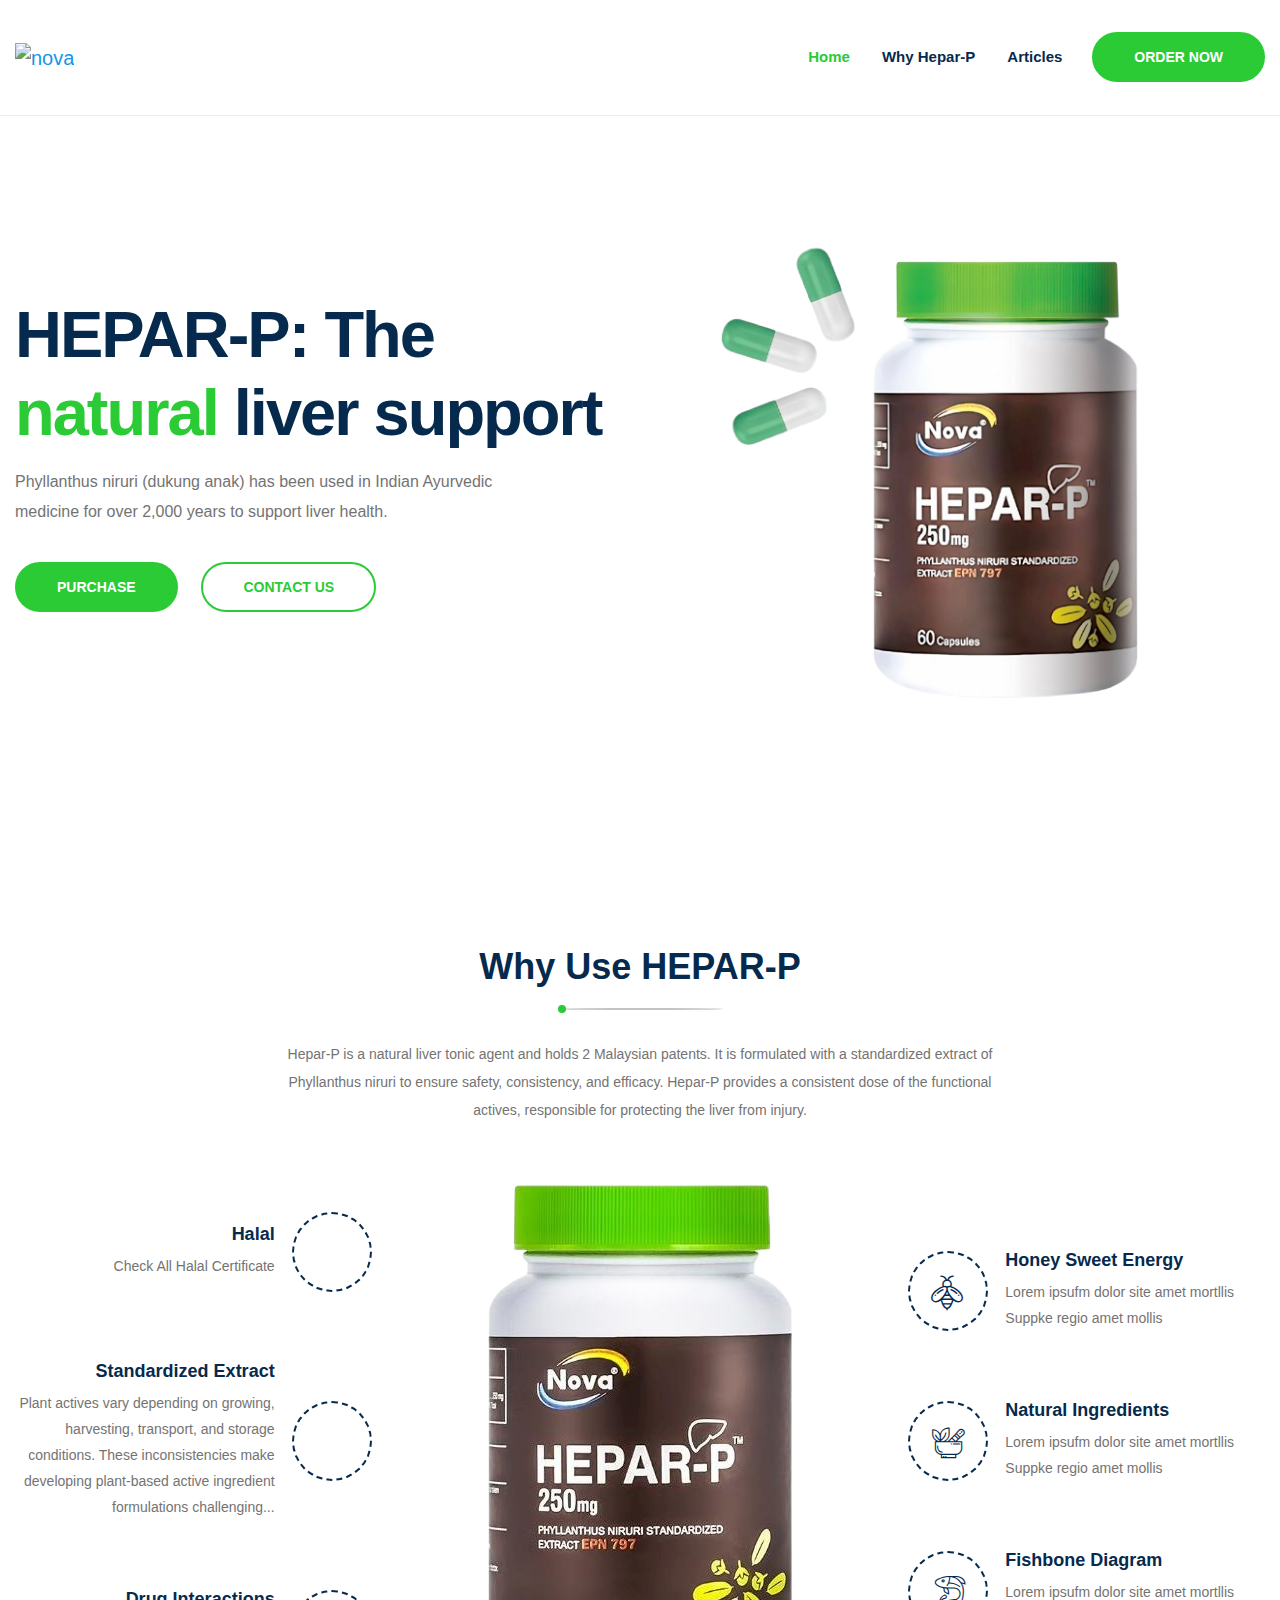
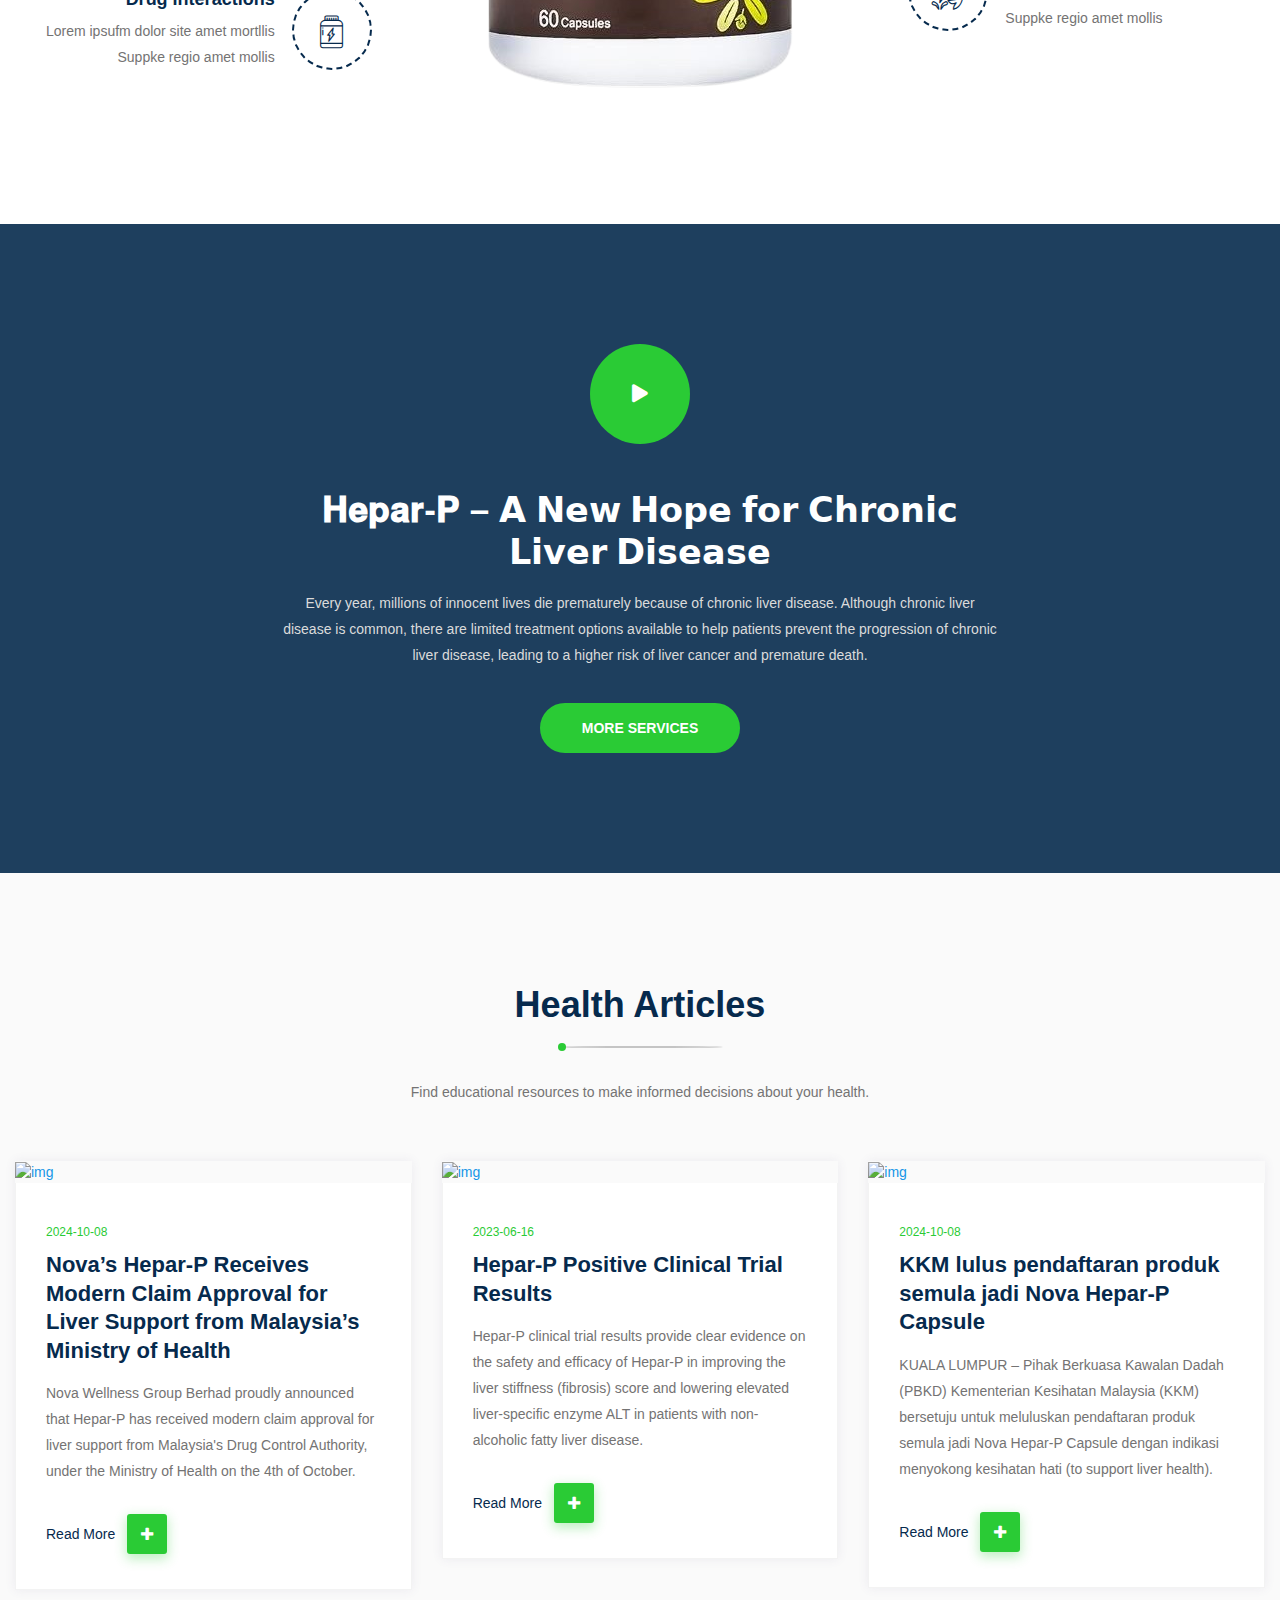
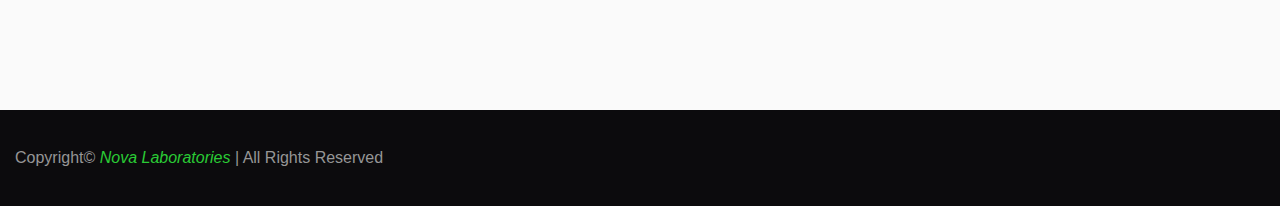
==== index.html @ 237d1b90 "0000" ====
<!DOCTYPE html>
<html>

<head>
    <title>HEPAR-P: The natural liver support - Nova</title>
    <meta http-equiv="Content-Type" content="text/html; charset=UTF-8">
    <meta http-equiv="x-ua-compatible" content="ie=edge">
    <meta name="description" content="HEPAR-P: The natural liver support - Nova">
    <meta name="viewport" content="width=device-width, initial-scale=1">
    <link rel="stylesheet" href="asst/css/bootstrap.min.css">
    <link rel="stylesheet" href="asst/css/animate.min.css">
    <link rel="stylesheet" href="asst/css/magnific-popup.css">
    <link rel="stylesheet" href="asst/css/fontawesome-all.min.css">
    <link rel="stylesheet" href="asst/css/slick.css">
    <link rel="stylesheet" href="asst/css/flaticon.css">
    <link rel="stylesheet" href="asst/css/aos.css">
    <link rel="stylesheet" href="asst/css/default.css">
    <link rel="stylesheet" href="asst/css/style2.css">
    <link rel="stylesheet" href="asst/css/responsive.css">
    
    <link rel="shortcut icon" type="image/x-icon" href="https://www.nova.my/images/nova_rounded_logo.png">
    <link rel="icon" type="image/png" sizes="16x16" href="https://www.nova.my/images/nova_rounded_logo.png">
</head>
<body>
        <!-- header-start -->
        <header>
            <div id="header-sticky" class="main-header">
                <div class="container">
                    <div class="row">
                        <div class="col-xl-12">
                            <div class="main-menu">
                                <nav class="navbar navbar-expand-lg">
                                    <a href="/" class="navbar-brand">
                                        <img src="https://www.nova.my/images/logo_nova.png" alt="nova">
                                    </a>
                                    <button class="navbar-toggler collapsed" type="button" data-toggle="collapse"
                                        data-target="#navbarNav" aria-expanded="false">
                                        <span class="navbar-icon"></span>
                                        <span class="navbar-icon"></span>
                                        <span class="navbar-icon"></span>
                                    </button>
                                    <div class="navbar-collapse collapse" id="navbarNav" style="">
                                        <ul class="navbar-nav ml-auto">
                                            <li class="nav-item active"><a class="nav-link"
                                                    href="index.html#home">Home</a>
                                            </li>
                                            <li class="nav-item"><a class="nav-link"
                                                    href="index.html#efficacy">Why Hepar-P</a>
                                            </li>
                                            <li class="nav-item"><a class="nav-link"
                                                    href="index.html#articles">articles</a>
                                            </li>
                                        </ul>
                                    </div>
                                   
                                    <div class="header-btn d-none d-xl-block">
                                        <a href="https://www.nova.my/products?keyword=heparp" class="btn">order
                                            now</a>
                                    </div>
                                </nav>
                            </div>
                        </div>
                    </div>
                </div>
            </div>
        </header>
        <!-- header-start-end -->

        <div class="main">
            <section id="home" class="slider-area slider-bg d-flex align-items-center">
                <div class="container">
                    <div class="slider-overflow">
                        <div class="row">
                            <div class="col-lg-6 order-0 order-lg-2">
                                <div class="slider-img text-center text-lg-right text-xl-center position-relative">
                                    <img src="asst/image/hepar.png"
                                        alt="img" class="wow fadeInRight" data-wow-delay="0.6s"
                                        style="visibility: visible; animation-delay: 0.6s; animation-name: fadeInRight;">
                                </div>
                            </div>
                            <div class="col-lg-6">
                                <div class="slider-content">
                                    <h2 class="wow fadeInUp" data-wow-delay="0.2s"
                                        style="visibility: visible; animation-delay: 0.2s; animation-name: fadeInUp;">HEPAR-P: The  
                                        <span>natural</span> liver support</h2>
                                    <p class="wow fadeInUp" data-wow-delay="0.4s"
                                        style="visibility: visible; animation-delay: 0.4s; animation-name: fadeInUp;">Phyllanthus niruri (dukung anak) has been used in Indian Ayurvedic medicine for over 2,000 years to support liver health.</p>
                                    <div class="slider-btn">
                                        <a href="https://www.nova.my/products?keyword=heparp"
                                            class="btn wow fadeInLeft" data-wow-delay="0.6s"
                                            style="visibility: visible; animation-delay: 0.6s; animation-name: fadeInLeft;">purchase</a>
                                        <a href="https://api.whatsapp.com/send/?phone=60133569832&text&type=phone_number&app_absent=0"
                                            class="btn transparent-btn wow fadeInRight" data-wow-delay="0.6s"
                                            style="visibility: visible; animation-delay: 0.6s; animation-name: fadeInRight;">contact
                                            us</a>
                                    </div>
                                </div>
                            </div>
                        </div>
                    </div>
                </div>
            </section>

            <section id="efficacy" class="services-area pt-110 pb-120">
                <div class="container">
                    <div class="row justify-content-center">
                        <div class="col-xl-7 col-lg-8 col-md-10">
                            <div class="section-title text-center mb-55">
                                <h2>Why Use HEPAR-P</h2>
                                <div class="bar"></div>
                                <p>Hepar-P is a natural liver tonic agent and holds 2 Malaysian patents. It is formulated with a standardized extract of Phyllanthus niruri to ensure safety, consistency, and efficacy. Hepar-P provides a consistent dose of the functional actives, responsible for protecting the liver from injury.</p>
                            </div>
                        </div>
                    </div>
                    <div class="row align-items-center">
                        <div class="col-xl-4 col-lg-6 col-md-6">
                            <div class="single-delivery-services mb-70 pr-40 lst-right">
                                <div class="ds-icon order-0 order-md-2">
                                   <i class="flaticon-halal"></i>
                                </div>
                                <div class="ds-content text-center text-sm-left text-md-right">
                                    <h5>Halal</h5>
                                    <p><a href="https://www.nova.my/halal-certificate" target="_blank">Check All Halal Certificate</a></p>
                                </div>
                            </div>
                            <div class="single-delivery-services mb-70 pr-40">
                                <div class="ds-icon order-0 order-md-2">
                                    <i class="flaticon-extract"></i>
                                </div>
                                <div class="ds-content text-center text-sm-left text-md-right">
                                    <h5>Standardized Extract</h5>
                                    <p>Plant actives vary depending on growing, harvesting, transport, and storage conditions. These inconsistencies make developing plant-based active ingredient formulations challenging...</p>
                                </div>
                            </div>
                            <div class="single-delivery-services mb-70 pr-40">
                                <div class="ds-icon order-0 order-md-2">
                                    <i class="flaticon-protein"></i>
                                </div>
                                <div class="ds-content text-center text-sm-left text-md-right">
                                    <h5>drug interactions</h5>
                                    <p>Lorem ipsufm dolor site amet mortllis Suppke regio amet mollis</p>
                                </div>
                            </div>
                        </div>
                        <div class="col-xl-4 d-none d-xl-block">
                            <div class="d-services-img">
                                <img src="asst/image/hepar2.png" alt="img">
                            </div>
                        </div>
                        <div class="col-xl-4 col-lg-6 col-md-6">
                            <div class="single-delivery-services mb-70 pl-40">
                                <div class="ds-icon">
                                    <i class="flaticon-bee"></i>
                                </div>
                                <div class="ds-content">
                                    <h5>honey Sweet Energy</h5>
                                    <p>Lorem ipsufm dolor site amet mortllis Suppke regio amet mollis</p>
                                </div>
                            </div>
                            <div class="single-delivery-services mb-70 pl-40">
                                <div class="ds-icon">
                                    <i class="flaticon-herbal"></i>
                                </div>
                                <div class="ds-content">
                                    <h5>natural ingredients</h5>
                                    <p>Lorem ipsufm dolor site amet mortllis Suppke regio amet mollis</p>
                                </div>
                            </div>
                            <div class="single-delivery-services mb-70 pl-40">
                                <div class="ds-icon">
                                    <i class="flaticon-fishes"></i>
                                </div>
                                <div class="ds-content">
                                    <h5>fishbone diagram</h5>
                                    <p>Lorem ipsufm dolor site amet mortllis Suppke regio amet mollis</p>
                                </div>
                            </div>
                        </div>
                    </div>
                </div>
            </section>

            <section class="video-area video-bg">
                <div class="container">
                    <div class="row align-items-center justify-content-center">
                        <div class="col-xl-7 col-lg-8">
                            <div class="video-play">
                                <a href="https://www.youtube.com/watch?v=W0MMeLfuHiY"  target="_blank" class="popup-video" ><i
                                        class="fas fa-play"></i></a>
                            </div>
                            <div class="video-title text-center">
                                <h2>𝐇𝐞𝐩𝐚𝐫-𝐏 – 𝗔 𝗡𝗲𝘄 𝗛𝗼𝗽𝗲 𝗳𝗼𝗿 𝗖𝗵𝗿𝗼𝗻𝗶𝗰 𝗟𝗶𝘃𝗲𝗿 𝗗𝗶𝘀𝗲𝗮𝘀𝗲</h2>
                                <p>Every year, millions of innocent lives die prematurely because of chronic liver disease. Although chronic liver disease is common, there are limited treatment options available to help patients prevent the progression of chronic liver disease, leading to a higher risk of liver cancer and premature death.</p>
                                <a href="https://www.nova.my/index" class="btn">more
                                    services</a>
                            </div>
                        </div>
                    </div>
                </div>
            </section>

            <section id="articles" class="blog-area gray-bg pt-110 pb-90">
                <div class="container">
                    <div class="row justify-content-center">
                        <div class="col-xl-7 col-lg-8 col-md-10">
                            <div class="section-title text-center mb-55">
                                <h2>Health Articles</h2>
                                <div class="bar"></div>
                                <p>Find educational resources to make informed decisions about your health.</p>
                            </div>
                        </div>
                    </div>
                    <div class="row">

                        <div class="col-lg-4 col-md-6">
                            <div class="single-blog-post mb-30">
                                <div class="b-post-thumb">
                                    <a href="https://www.nova.my/health-articles-detail?id=54&slug=nova%E2%80%99s-hepar-p-receives-modern-claim-approval-for-liver-support-from-malaysia%E2%80%99s-ministry-of-health"><img
                                            src="https://portal.nova.my/images/blogs/17283757601f55f25aad47a0b19badb0c781cb26b7.jpg"
                                            alt="img"></a>
                                </div>
                                <div class="blog-content">
                                    <span>2024-10-08</span>
                                    <h3><a href="https://www.nova.my/health-articles-detail?id=54&slug=nova%E2%80%99s-hepar-p-receives-modern-claim-approval-for-liver-support-from-malaysia%E2%80%99s-ministry-of-health">Nova’s Hepar-P Receives Modern Claim Approval for Liver Support from Malaysia’s Ministry of Health</a></h3>
                                    <p>Nova Wellness Group Berhad proudly announced that Hepar-P has received modern claim approval for liver support from Malaysia's Drug Control Authority, under the Ministry of Health on the 4th of October.</p>
                                    <a href="https://www.nova.my/health-articles-detail?id=54&slug=nova%E2%80%99s-hepar-p-receives-modern-claim-approval-for-liver-support-from-malaysia%E2%80%99s-ministry-of-health">Read More <i
                                            class="fas fa-plus"></i></a>
                                </div>
                            </div>
                        </div>
                        <div class="col-lg-4 col-md-6">
                            <div class="single-blog-post mb-30">
                                <div class="b-post-thumb">
                                    <a href="https://www.sinchew.com.my/news/20241008/nation/5979838" target="_blank"><img
                                            src="https://portal.nova.my/images/blogs/1687756621e6c21343de19cb5da5932175ce595eaf.jpg"
                                            alt="img"></a>
                                </div>
                                <div class="blog-content">
                                    <span>2023-06-16</span>
                                    <h3><a href="https://www.sinchew.com.my/news/20241008/nation/5979838">Hepar-P Positive Clinical Trial Results</a></h3>
                                    <p>Hepar-P clinical trial results provide clear evidence on the safety and efficacy of Hepar-P in improving the liver stiffness (fibrosis) score and lowering elevated liver-specific enzyme ALT in patients with non-alcoholic fatty liver disease.</p>
                                    <a href="https://www.sinchew.com.my/news/20241008/nation/5979838">Read More <i
                                            class="fas fa-plus"></i></a>
                                </div>
                            </div>
                        </div>
                        
                        <div class="col-lg-4 col-md-6">
                            <div class="single-blog-post mb-30">
                                <div class="b-post-thumb">
                                    <a href="https://malaysiagazette.com/2024/10/08/kkm-lulus-pendaftaran-produk-semula-jadi-nova-hepar-p-capsule/"><img
                                            src="https://i0.wp.com/malaysiagazette.com/wp-content/uploads/2023/02/MGF02112018_PIX-BANGUNAN-KEMENTERIAN04.jpg"
                                            alt="img"></a>
                                </div>
                                <div class="blog-content">
                                    <span>2024-10-08</span>
                                    <h3><a href="https://malaysiagazette.com/2024/10/08/kkm-lulus-pendaftaran-produk-semula-jadi-nova-hepar-p-capsule/">
                                        KKM lulus pendaftaran produk semula jadi Nova Hepar-P Capsule</a></h3>
                                    <p>KUALA LUMPUR – Pihak Berkuasa Kawalan Dadah (PBKD) Kementerian Kesihatan Malaysia (KKM) bersetuju untuk meluluskan pendaftaran produk semula jadi Nova Hepar-P Capsule dengan indikasi menyokong kesihatan hati (to support liver health).</p>
                                    <a href="https://malaysiagazette.com/2024/10/08/kkm-lulus-pendaftaran-produk-semula-jadi-nova-hepar-p-capsule/">Read More <i
                                            class="fas fa-plus"></i></a>
                                </div>
                            </div>
                        </div>
                    </div>
                </div>
            </section>

        </div>
        <footer id="contact">
      
            <div class="copyright-wrap">
                <div class="container">
                    <div class="row align-items-center">
                        <div class="col-lg-6 col-md-7">
                            <div class="copyright-text">
                                <p>Copyright© <span>Nova Laboratories </span> | All Rights Reserved</p>
                            </div>
                        </div>
                    </div>
                </div>
            </div>
        </footer>

        <script src="asst/js/jquery-1.12.4.min.js"></script>
        <script src="asst/js/popper.min.js"></script>
        <script src="asst/js/bootstrap.min.js"></script>
        <script src="asst/js/isotope.pkgd.min.js"></script>
        <script src="asst/js/one-page-nav-min.js"></script>
        <script src="asst/js/slick.min.js"></script>
        <script src="asst/js/ajax-form.js"></script>
        <script src="asst/js/wow.min.js"></script>
        <script src="asst/js/aos.js"></script>
        <script src="asst/js/jquery.counterup.min.js"></script>
        <script src="asst/js/jquery.waypoints.min.js"></script>
        <script src="asst/js/jquery.scrollUp.min.js"></script>
        <script src="asst/js/imagesloaded.pkgd.min.js"></script>
        <script src="asst/js/jquery.magnific-popup.min.js"></script>
        <script src="asst/js/plugins.js"></script>
        <script src="asst/js/main.js"></script>
        <a id="scrollUp"
            href="index.html#top"
            style="position: fixed; z-index: 2147483647; display: none;"><i class="fas fa-angle-double-up"></i></a>
    
</body>
</html>
---- asst/css/flaticon.css ----
/*
  	Flaticon icon font: Flaticon
  	Creation date: 29/01/2020 05:05
  	*/

@font-face {
  font-family: "Flaticon";
  src: url("../fonts/Flaticon.eot");
  src: url("../fonts/Flaticon.eot?#iefix") format("embedded-opentype"),
       url("../fonts/Flaticon.woff2") format("woff2"),
       url("../fonts/Flaticon.woff") format("woff"),
       url("../fonts/Flaticon.ttf") format("truetype"),
       url("../fonts/Flaticon.svg#Flaticon") format("svg");
  font-weight: normal;
  font-style: normal;
}

@media screen and (-webkit-min-device-pixel-ratio:0) {
  @font-face {
    font-family: "Flaticon";
    src: url("../fonts/Flaticon.svg#Flaticon") format("svg");
  }
}

[class^="flaticon-"]:before, [class*=" flaticon-"]:before,
[class^="flaticon-"]:after, [class*=" flaticon-"]:after {
  font-family: Flaticon;
  font-style: normal;
}

.flaticon-protein:before { content: "\f100"; }
/* .flaticon-halal:before { content: "\f101"; } */
.flaticon-herbal:before { content: "\f102"; }
.flaticon-bee:before { content: "\f103"; }
.flaticon-fishes:before { content: "\f104"; }
.flaticon-atom:before { content: "\f105"; }

.flaticon-halal{
  display: inline-flex !important; /* 使用 flex 布局，以便内容和图标可以居中 */
  align-items: center!important;  /* 垂直居中内容 */
  justify-content: center!important;
}
.flaticon-halal::before{
  content: "";
    display: inline-block;
    width: 70%;
    height: 70%;
  background-image: url(https://www.nova.my/images/halal-malaysia.png);
    background-size: contain;
    background-repeat: no-repeat;
    vertical-align: middle;
}

.flaticon-extract{
  display: inline-flex !important; /* 使用 flex 布局，以便内容和图标可以居中 */
  align-items: center!important;  /* 垂直居中内容 */
  justify-content: center!important;
}
.flaticon-extract::before{
  content: "";
    display: inline-block;
    width: 70%;
    height: 70%;
  background-image: url(https://www.nova.my/images/standardized_extracts_icon.png);
    background-size: contain;
    background-repeat: no-repeat;
    vertical-align: middle;
}
---- asst/css/default.css ----
/* Deafult Margin & Padding */
/*-- Margin Top --*/
.mt-5 {
	margin-top: 5px;
}
.mt-10 {
	margin-top: 10px;
}
.mt-15 {
	margin-top: 15px;
}
.mt-20 {
	margin-top: 20px;
}
.mt-25 {
	margin-top: 25px;
}
.mt-30 {
	margin-top: 30px;
}
.mt-35 {
	margin-top: 35px;
}
.mt-40 {
	margin-top: 40px;
}
.mt-45 {
	margin-top: 45px;
}
.mt-50 {
	margin-top: 50px;
}
.mt-55 {
	margin-top: 55px;
}
.mt-60 {
	margin-top: 60px;
}
.mt-65 {
	margin-top: 65px;
}
.mt-70 {
	margin-top: 70px;
}
.mt-75 {
	margin-top: 75px;
}
.mt-80 {
	margin-top: 80px;
}
.mt-85 {
	margin-top: 85px;
}
.mt-90 {
	margin-top: 90px;
}
.mt-95 {
	margin-top: 95px;
}
.mt-100 {
	margin-top: 100px;
}
.mt-105 {
	margin-top: 105px;
}
.mt-110 {
	margin-top: 110px;
}
.mt-115 {
	margin-top: 115px;
}
.mt-120 {
	margin-top: 120px;
}
.mt-125 {
	margin-top: 125px;
}
.mt-130 {
	margin-top: 130px;
}
.mt-135 {
	margin-top: 135px;
}
.mt-140 {
	margin-top: 140px;
}
.mt-145 {
	margin-top: 145px;
}
.mt-150 {
	margin-top: 150px;
}
.mt-155 {
	margin-top: 155px;
}
.mt-160 {
	margin-top: 160px;
}
.mt-165 {
	margin-top: 165px;
}
.mt-170 {
	margin-top: 170px;
}
.mt-175 {
	margin-top: 175px;
}
.mt-180 {
	margin-top: 180px;
}
.mt-185 {
	margin-top: 185px;
}
.mt-190 {
	margin-top: 190px;
}
.mt-195 {
	margin-top: 195px;
}
.mt-200 {
	margin-top: 200px;
}
/*-- Margin Bottom --*/

.mb-5 {
	margin-bottom: 5px;
}
.mb-10 {
	margin-bottom: 10px;
}
.mb-15 {
	margin-bottom: 15px;
}
.mb-20 {
	margin-bottom: 20px;
}
.mb-25 {
	margin-bottom: 25px;
}
.mb-30 {
	margin-bottom: 30px;
}
.mb-35 {
	margin-bottom: 35px;
}
.mb-40 {
	margin-bottom: 40px;
}
.mb-45 {
	margin-bottom: 45px;
}
.mb-50 {
	margin-bottom: 50px;
}
.mb-55 {
	margin-bottom: 55px;
}
.mb-60 {
	margin-bottom: 60px;
}
.mb-65 {
	margin-bottom: 65px;
}
.mb-70 {
	margin-bottom: 70px;
}
.mb-75 {
	margin-bottom: 75px;
}
.mb-80 {
	margin-bottom: 80px;
}
.mb-85 {
	margin-bottom: 85px;
}
.mb-90 {
	margin-bottom: 90px;
}
.mb-95 {
	margin-bottom: 95px;
}
.mb-100 {
	margin-bottom: 100px;
}
.mb-105 {
	margin-bottom: 105px;
}
.mb-110 {
	margin-bottom: 110px;
}
.mb-115 {
	margin-bottom: 115px;
}
.mb-120 {
	margin-bottom: 120px;
}
.mb-125 {
	margin-bottom: 125px;
}
.mb-130 {
	margin-bottom: 130px;
}
.mb-135 {
	margin-bottom: 135px;
}
.mb-140 {
	margin-bottom: 140px;
}
.mb-145 {
	margin-bottom: 145px;
}
.mb-150 {
	margin-bottom: 150px;
}
.mb-155 {
	margin-bottom: 155px;
}
.mb-160 {
	margin-bottom: 160px;
}
.mb-165 {
	margin-bottom: 165px;
}
.mb-170 {
	margin-bottom: 170px;
}
.mb-175 {
	margin-bottom: 175px;
}
.mb-180 {
	margin-bottom: 180px;
}
.mb-185 {
	margin-bottom: 185px;
}
.mb-190 {
	margin-bottom: 190px;
}
.mb-195 {
	margin-bottom: 195px;
}
.mb-200 {
	margin-bottom: 200px;
}
/*-- Padding Top --*/

.pt-5 {
	padding-top: 5px;
}
.pt-10 {
	padding-top: 10px;
}
.pt-15 {
	padding-top: 15px;
}
.pt-20 {
	padding-top: 20px;
}
.pt-25 {
	padding-top: 25px;
}
.pt-30 {
	padding-top: 30px;
}
.pt-35 {
	padding-top: 35px;
}
.pt-40 {
	padding-top: 40px;
}
.pt-45 {
	padding-top: 45px;
}
.pt-50 {
	padding-top: 50px;
}
.pt-55 {
	padding-top: 55px;
}
.pt-60 {
	padding-top: 60px;
}
.pt-65 {
	padding-top: 65px;
}
.pt-70 {
	padding-top: 70px;
}
.pt-75 {
	padding-top: 75px;
}
.pt-80 {
	padding-top: 80px;
}
.pt-85 {
	padding-top: 85px;
}
.pt-90 {
	padding-top: 90px;
}
.pt-95 {
	padding-top: 95px;
}
.pt-100 {
	padding-top: 100px;
}
.pt-105 {
	padding-top: 105px;
}
.pt-110 {
	padding-top: 110px;
}
.pt-115 {
	padding-top: 115px;
}
.pt-120 {
	padding-top: 120px;
}
.pt-125 {
	padding-top: 125px;
}
.pt-130 {
	padding-top: 130px;
}
.pt-135 {
	padding-top: 135px;
}
.pt-140 {
	padding-top: 140px;
}
.pt-145 {
	padding-top: 145px;
}
.pt-150 {
	padding-top: 150px;
}
.pt-155 {
	padding-top: 155px;
}
.pt-160 {
	padding-top: 160px;
}
.pt-165 {
	padding-top: 165px;
}
.pt-170 {
	padding-top: 170px;
}
.pt-175 {
	padding-top: 175px;
}
.pt-180 {
	padding-top: 180px;
}
.pt-185 {
	padding-top: 185px;
}
.pt-190 {
	padding-top: 190px;
}
.pt-195 {
	padding-top: 195px;
}
.pt-200 {
	padding-top: 200px;
}
/*-- Padding Bottom --*/

.pb-5 {
	padding-bottom: 5px;
}
.pb-10 {
	padding-bottom: 10px;
}
.pb-15 {
	padding-bottom: 15px;
}
.pb-20 {
	padding-bottom: 20px;
}
.pb-25 {
	padding-bottom: 25px;
}
.pb-30 {
	padding-bottom: 30px;
}
.pb-35 {
	padding-bottom: 35px;
}
.pb-40 {
	padding-bottom: 40px;
}
.pb-45 {
	padding-bottom: 45px;
}
.pb-50 {
	padding-bottom: 50px;
}
.pb-55 {
	padding-bottom: 55px;
}
.pb-60 {
	padding-bottom: 60px;
}
.pb-65 {
	padding-bottom: 65px;
}
.pb-70 {
	padding-bottom: 70px;
}
.pb-75 {
	padding-bottom: 75px;
}
.pb-80 {
	padding-bottom: 80px;
}
.pb-85 {
	padding-bottom: 85px;
}
.pb-90 {
	padding-bottom: 90px;
}
.pb-95 {
	padding-bottom: 95px;
}
.pb-100 {
	padding-bottom: 100px;
}
.pb-105 {
	padding-bottom: 105px;
}
.pb-110 {
	padding-bottom: 110px;
}
.pb-115 {
	padding-bottom: 115px;
}
.pb-120 {
	padding-bottom: 120px;
}
.pb-125 {
	padding-bottom: 125px;
}
.pb-130 {
	padding-bottom: 130px;
}
.pb-135 {
	padding-bottom: 135px;
}
.pb-140 {
	padding-bottom: 140px;
}
.pb-145 {
	padding-bottom: 145px;
}
.pb-150 {
	padding-bottom: 150px;
}
.pb-155 {
	padding-bottom: 155px;
}
.pb-160 {
	padding-bottom: 160px;
}
.pb-165 {
	padding-bottom: 165px;
}
.pb-170 {
	padding-bottom: 170px;
}
.pb-175 {
	padding-bottom: 175px;
}
.pb-180 {
	padding-bottom: 180px;
}
.pb-185 {
	padding-bottom: 185px;
}
.pb-190 {
	padding-bottom: 190px;
}
.pb-195 {
	padding-bottom: 195px;
}
.pb-200 {
	padding-bottom: 200px;
}



/*-- Padding Left --*/
.pl-0 {
	padding-left: 0px;
}
.pl-5 {
	padding-left: 5px;
}
.pl-10 {
	padding-left: 10px;
}
.pl-15 {
	padding-left: 15px;
}
.pl-20{
	padding-left: 20px;
}
.pl-25 {
	padding-left: 35px;
}
.pl-30 {
	padding-left: 30px;
}
.pl-35 {
	padding-left: 35px;
}

.pl-35 {
	padding-left: 35px;
}

.pl-40 {
	padding-left: 40px;
}

.pl-45 {
	padding-left: 45px;
}

.pl-50 {
	padding-left: 50px;
}

.pl-55 {
	padding-left: 55px;
}

.pl-60 {
	padding-left: 60px;
}
.pl-65 {
	padding-left: 65px;
}
.pl-70 {
	padding-left: 70px;
}
.pl-75 {
	padding-left: 75px;
}
.pl-80 {
	padding-left: 80px;
}
.pl-85 {
	padding-left: 80px;
}
.pl-90 {
	padding-left: 90px;
}
.pl-95 {
	padding-left: 95px;
}
.pl-100 {
	padding-left: 100px;
}


/*-- Padding Right --*/
.pr-0 {
	padding-right: 0px;
}
.pr-5 {
	padding-right: 5px;
}
.pr-10 {
	padding-right: 10px;
}
.pr-15 {
	padding-right: 15px;
}
.pr-20{
	padding-right: 20px;
}
.pr-25 {
	padding-right: 35px;
}
.pr-30 {
	padding-right: 30px;
}
.pr-35 {
	padding-right: 35px;
}

.pr-35 {
	padding-right: 35px;
}

.pr-40 {
	padding-right: 40px;
}

.pr-45 {
	padding-right: 45px;
}

.pr-50 {
	padding-right: 50px;
}

.pr-55 {
	padding-right: 55px;
}

.pr-60 {
	padding-right: 60px;
}
.pr-65 {
	padding-right: 65px;
}
.pr-70 {
	padding-right: 70px;
}
.pr-75 {
	padding-right: 75px;
}
.pr-80 {
	padding-right: 80px;
}
.pr-85 {
	padding-right: 80px;
}
.pr-90 {
	padding-right: 90px;
}
.pr-95 {
	padding-right: 95px;
}
.pr-100 {
	padding-right: 100px;
}

/* font weight */
.f-700{font-weight: 700;}
.f-600{font-weight: 600;}
.f-500{font-weight: 500;}
.f-400{font-weight: 400;}
.f-300{font-weight: 300;}

/* Background Color */

.gray-bg {
	background: #fafafa;
}
.white-bg {
	background: #fff;
}
.black-bg {
	background: #222;
}
.theme-bg {
	background: #222;
}
.primary-bg {
	background: #2acb35;
}
/* Color */

.white-color {
	color: #fff;
}
.black-color {
	color: #222;
}
.theme-color {
	color: #222;
}
.primary-color {
	color: #222;
}
/* black overlay */

[data-overlay] {
	position: relative;
}
[data-overlay]::before {
	background: #000 none repeat scroll 0 0;
	content: "";
	height: 100%;
	left: 0;
	position: absolute;
	top: 0;
	width: 100%;
	z-index: 1;
}
[data-overlay="3"]::before {
	opacity: 0.3;
}
[data-overlay="4"]::before {
	opacity: 0.4;
}
[data-overlay="5"]::before {
	opacity: 0.5;
}
[data-overlay="6"]::before {
	opacity: 0.6;
}
[data-overlay="7"]::before {
	opacity: 0.7;
}
[data-overlay="8"]::before {
	opacity: 0.8;
}
[data-overlay="9"]::before {
	opacity: 0.9;
}
---- asst/css/style2.css ----
.navbar-brand img{
	max-width: 168px !important;
}

.lst-right{
	justify-content: right;
}

.lst-right a{
	display: block !important;
	color: #747373;
}
@keyframes caretBlink {
	from {
		opacity: 1.0;
	}

	to {
		opacity: 0.0;
	}
}

@keyframes rotateSpinner {
	from {
		transform: rotate(0deg);
	}

	to {
		transform: rotate(360deg);
	}
}

#text-tool-caret {
	animation-name: caretBlink;
	animation-iteration-count: infinite;
	animation-timing-function: cubic-bezier(1.0, 0, 0, 1.0);
	animation-duration: 1s;
}

#en-markup-loading-spinner {
	position: absolute;
	top: calc(50% - 16px);
	left: calc(50% - 16px);
	width: 32px;
	height: 32px;
}

#en-markup-loading-spinner img {
	position: relative;
	top: 0px;
	left: 0px;
	animation-name: rotateSpinner;
	animation-duration: 0.6s;
	animation-iteration-count: infinite;
	animation-timing-function: linear;
}


/* 1. Theme default css */
@import url('https://fonts.googleapis.com/css?family=Poppins:300,400,400i,500,500i,600,600i,700,800,900&display=swap');
 body {
	font-family: 'Poppins', sans-serif;
	font-weight: 500;
	font-style: normal;
	font-size: 14px;
	color: #747373;
}
.img {
	max-width: 100%;
	transition: all 0.3s ease-out 0s;
}
.f-left {
	float: left
}
.f-right {
	float: right
}
.fix {
	overflow: hidden
}
a,
.button {
	-webkit-transition: all 0.3s ease-out 0s;
	-moz-transition: all 0.3s ease-out 0s;
	-ms-transition: all 0.3s ease-out 0s;
	-o-transition: all 0.3s ease-out 0s;
	transition: all 0.3s ease-out 0s;
}
a:focus,
.btn:focus,
.button:focus {
	text-decoration: none;
	outline: none;
	box-shadow: none;
}
a:focus,
a:hover,
.portfolio-cat a:hover,
.footer -menu li a:hover {
	text-decoration: none;
}
a,
button {
	color: #1696e7;
	outline: medium none;
}
button:focus,input:focus,input:focus,textarea,textarea:focus{outline: 0}
.uppercase {
	text-transform: uppercase;
}
.capitalize {
	text-transform: capitalize;
}
h1,
h2,
h3,
h4,
h5,
h6 {
	font-family: 'Poppins', sans-serif;
	color: #062a4d;
	margin-top: 0px;
	font-style: normal;
	font-weight: 700;
	text-transform: normal;
}
h1 a,
h2 a,
h3 a,
h4 a,
h5 a,
h6 a {
	color: inherit;
}
h1 {
	font-size: 40px;
	font-weight: 500;
}
h2 {
	font-size: 35px;
}
h3 {
	font-size: 28px;
}
h4 {
	font-size: 22px;
}
h5 {
	font-size: 18px;
}
h6 {
	font-size: 16px;
}
ul {
	margin: 0px;
	padding: 0px;
}
li {
	list-style: none
}
p {
	font-size: 14px;
	font-weight: 500;
	line-height: 26px;
	color: #747373;
	margin-bottom: 15px;
}
hr {
	border-bottom: 1px solid #eceff8;
	border-top: 0 none;
	margin: 30px 0;
	padding: 0;
}
label {
	color: #7e7e7e;
	cursor: pointer;
	font-size: 14px;
	font-weight: 400;
}
*::-moz-selection {
	background: #d6b161;
	color: #fff;
	text-shadow: none;
}
::-moz-selection {
	background: #747373;
	color: #fff;
	text-shadow: none;
}
::selection {
	background: #747373;
	color: #fff;
	text-shadow: none;
}
*::-moz-placeholder {
	color: #555555;
	font-size: 14px;
	opacity: 1;
}
*::placeholder {
	color: #555555;
	font-size: 14px;
	opacity: 1;
}
.theme-overlay {
	position: relative
}
.theme-overlay::before {
	background: #1696e7 none repeat scroll 0 0;
	content: "";
	height: 100%;
	left: 0;
	opacity: 0.6;
	position: absolute;
	top: 0;
	width: 100%;
}
.separator {
	border-top: 1px solid #f2f2f2
}
#scrollUp {
	height: 50px;
	width: 50px;
	right: 50px;
	bottom: 77px;
	color: #fff;
	font-size: 20px;
	text-align: center;
	border-radius: 50%;
	font-size: 20px;
	line-height: 50px;
}

/* button style */
.btn {
	-moz-user-select: none;
	border-radius: 50px;
	color: #fff;
	cursor: pointer;
	display: inline-block;
	font-size: 14px;
	font-weight: 700;
	letter-spacing: 0;
	line-height: 1;
	margin-bottom: 0;
	padding: 16px 40px;
	text-align: center;
	text-transform: uppercase;
	touch-action: manipulation;
	transition: all 0.4s ease-in-out;
	vertical-align: middle;
	white-space: nowrap;
}
.btn:hover {
	box-shadow: none;
	background: transparent;
}
.btn.transparent-btn {
	background: transparent;
}
.btn.transparent-btn:hover {
	color: #fff;
}
.home-yellow .btn:hover {
	box-shadow: none;
	background: transparent;
}
.home-yellow .btn.transparent-btn {
	background: transparent;
}
.home-yellow .btn.transparent-btn:hover {
	color: #fff;
}
.white-btn {
	background: #fff;
	color: #57468c;
}
.white-btn:hover {
	background: #5613c3;
	color: #fff;
}
.breadcrumb > .active {
	color: #888;
}
.btn,
.transparent-btn,
.faq-wrapper .card-header h5 a::after,
.cart-plus-minus input {
	border: 2px solid #2acb35;
}
.home-yellow .btn,
.home-yellow .transparent-btn,
.home-yellow .faq-wrapper .card-header h5 a::after,
.home-yellow .cart-plus-minus input {
	border: 2px solid #f99a00;
}
.btn,
.transparent-btn:hover,
.section-title .bar::before,
.video-play a.popup-video,
.product-menu button.active,
.single-gallery-img::before,
.single-pricing:hover .pricing-btn .btn i,
.single-pricing:hover .pricing-btn .btn,
.single-pricing.active .pricing-btn .btn,
.cart-plus-minus::before,
.cart-plus-minus::after,
.blog-content a i,
.sidebar-title h3::before,
.sidebar-title h3::after,
.tag-list ul li a:hover,
.pagination li.active a,
.pagination li a:hover,
#scrollUp {
	background: #2acb35 none repeat scroll 0 0;
}
.home-yellow .btn,
.home-yellow .transparent-btn:hover,
.home-yellow .section-title .bar::before,
.home-yellow .video-play a.popup-video,
.home-yellow .product-menu button.active,
.home-yellow .single-gallery-img::before,
.home-yellow .single-pricing:hover .pricing-btn .btn i,
.home-yellow .single-pricing:hover .pricing-btn .btn,
.home-yellow .single-pricing.active .pricing-btn .btn,
.home-yellow .cart-plus-minus::before,
.home-yellow .cart-plus-minus::after,
.home-yellow .blog-content a i,
.home-yellow .sidebar-title h3::before,
.home-yellow .sidebar-title h3::after,
.home-yellow .tag-list ul li a:hover,
.home-yellow .pagination li.active a,
.home-yellow .pagination li a:hover,
.home-yellow #scrollUp {
	background: #f99a00 none repeat scroll 0 0;
}
.single-pricing.active .pricing-btn .btn i {
	background: #0b9214;
}
.home-yellow .single-pricing.active .pricing-btn .btn i {
	background: #cc7e00;
}
.btn:hover,
.transparent-btn,
.header-action ul li a,
.main-menu .navbar-nav li.nav-item.active a.nav-link,
.slider-content h2 span,
.single-delivery-services:hover .ds-content h5,
.fact-bg .section-title h2 span,
.doctor-info h6,
.single-delivery-services:hover .ds-icon i,
.fact-content h5,
.faq-wrapper .card-header h5 a,
.faq-wrapper .card-header h5 a::after,
.price-count h4 > span,
.product-details-content > h6,
.product-rating ul li,
.cart-plus-minus input,
.qtybutton,
.product-info ul li span,
.product-desc-wrap .nav-tabs .nav-item.show .nav-link,
.product-desc-wrap .nav-tabs .nav-link.active,
.review-rating ul li,
.review-meta h6 span,
.blog-content span,
.blog-content h3 a:hover,
.blog-list-tag ul li,
.blog-list-tag ul li a,
.blog-list-tag ul li a:hover,
.blog-list-content h2 a:hover,
.blog-list-meta ul li.blog-more-read a:hover,
.sidebar-form form button,
.rc-post-content h5 a:hover,
.cat-list ul li a:hover,
.blog-next-prev ul li a:hover,
.blog-details-tag a:hover,
.comment-reply-link:hover,
.footer-social ul li a:hover,
.breadcrumb-content .breadcrumb li.active,
.f-rc-content h5 a:hover,
.fw-link ul li a:hover,
.copyright-text p span {
	color: #2acb35;
}
.home-yellow .btn:hover,
.home-yellow .transparent-btn,
.home-yellow .header-action ul li a,
.home-yellow .main-menu .navbar-nav li.nav-item.active a.nav-link,
.home-yellow .slider-content h2 span,
.home-yellow .single-delivery-services:hover .ds-content h5,
.home-yellow .fact-bg .section-title h2 span,
.home-yellow .doctor-info h6,
.home-yellow .single-delivery-services:hover .ds-icon i,
.home-yellow .fact-content h5,
.home-yellow .faq-wrapper .card-header h5 a,
.home-yellow .faq-wrapper .card-header h5 a::after,
.home-yellow .price-count h4 > span,
.home-yellow .product-details-content > h6,
.home-yellow .product-rating ul li,
.home-yellow .cart-plus-minus input,
.home-yellow .qtybutton,
.home-yellow .product-info ul li span,
.home-yellow .product-desc-wrap .nav-tabs .nav-item.show .nav-link,
.home-yellow .product-desc-wrap .nav-tabs .nav-link.active,
.home-yellow .review-rating ul li,
.home-yellow .review-meta h6 span,
.home-yellow .blog-content span,
.home-yellow .blog-content h3 a:hover,
.home-yellow .blog-list-tag ul li,
.home-yellow .blog-list-tag ul li a,
.home-yellow .blog-list-tag ul li a:hover,
.home-yellow .blog-list-content h2 a:hover,
.home-yellow .blog-list-meta ul li.blog-more-read a:hover,
.home-yellow .sidebar-form form button,
.home-yellow .rc-post-content h5 a:hover,
.home-yellow .cat-list ul li a:hover,
.home-yellow .blog-next-prev ul li a:hover,
.home-yellow .blog-details-tag a:hover,
.home-yellow .comment-reply-link:hover,
.home-yellow .footer-social ul li a:hover,
.home-yellow .breadcrumb-content .breadcrumb li.active,
.home-yellow .f-rc-content h5 a:hover,
.home-yellow .fw-link ul li a:hover,
.home-yellow .copyright-text p span {
	color: #f99a00;
}
.single-pricing:hover,
.single-pricing.active,
.pagination li.active a,
.pagination li a:hover {
	border-color: #2acb35;
}
.home-yellow .single-pricing:hover,
.home-yellow .single-pricing.active,
.home-yellow .pagination li.active a,
.home-yellow .pagination li a:hover {
	border-color: #f99a00;
}

/* 2. Header */
.main-header {
	padding: 15px 0;
	border-bottom: 1px solid #2acb352b;
}
.home-yellow .main-header {
	border-bottom: 1px solid #f99a004d;
}
.header-action {
	margin-left: 32px;
}
.header-action ul li {
	display: inline-block;
	position: relative;
}
.header-action ul li a {
	display: block;
	font-size: 14px;
}
.header-action ul li.search-icon a {
	height: 30px;
	line-height: 30px;
	width: 30px;
	text-align: center;
}
.header-action ul li.shop-cart a {
	height: 30px;
	line-height: 30px;
	width: 30px;
	text-align: center;
	position: relative;
}
.header-action ul li.shop-cart .cart-count {
	position: absolute;
	height: 8px;
	width: 8px;
	background: #ed1d24;
	border-radius: 50%;
	right: 4px;
	top: 4px;
	z-index: 1;
}
.header-action ul li.search-icon::before {
	content: "";
	position: absolute;
	right: 0;
	top: 50%;
	height: 25px;
	width: 1px;
	background: #d7d7d7;
	transform: translateY(-50%);
	border-radius: 50%;
}
.search-icon {
	padding-right: 10px;
	margin-right: 10px;
}
.transparent-header {
	position: absolute;
	width: 100%;
	left: 0;
	top: 0px;
	z-index: 9;
	border-bottom: 1px solid rgba(255,255,255, .12);
	padding: 10px 0;
}
.main-menu .navbar {
	padding: 0;
}
.main-menu .navbar-nav li.nav-item {
	margin-left: 32px;
	display: block;
}
.main-menu .navbar-nav li.nav-item:first-child {
	margin-left: 0px;
}
.main-menu .navbar-nav li.nav-item a.nav-link {
	color: #062a4d;
	font-size: 15px;
	font-weight: 600;
	position: relative;
	padding: 31px 0;
	text-transform: capitalize;
}
.header-btn {
	margin-left: 30px;
}
.sticky-menu {
	left: 0;
	margin: auto;
	position: fixed;
	top: 0;
	width: 100%;
	z-index: 99;
	background: #fff;
	-webkit-animation: 1000ms ease-in-out 0s normal none 1 running fadeInDown;
	animation: 1000ms ease-in-out 0s normal none 1 running fadeInDown;
	-webkit-box-shadow: 0 10px 15px rgba(25, 25, 25, 0.1);
	box-shadow: 0 10px 15px rgba(25, 25, 25, 0.1);
	border-radius: 0;
	padding: 0;
	border-bottom: none;
}
.home-yellow .sticky-menu {
	border-bottom: none;
}

.breadcrumb-content h2 {
	font-size: 58px;
	color: #fff;
	text-transform: capitalize;
	margin-bottom: 25px;
}
.breadcrumb-content .breadcrumb {
	display: -webkit-box;
	display: -ms-flexbox;
	display: flex;
	-ms-flex-wrap: wrap;
	flex-wrap: wrap;
	padding: 0;
	margin-bottom: 0;
	list-style: none;
	background-color: transparent;
	border-radius: 0;
	justify-content: center;
}
.breadcrumb-content .breadcrumb li {
	display: block;
	font-weight: 600;
	color: #fff;
	text-transform: capitalize;
	font-size: 18px;
}
.breadcrumb-content .breadcrumb li a{
	color: #fff;
}
.breadcrumb-item + .breadcrumb-item::before {
	color: #fff;
	content: "|";
}

/* 3. Slider */
.slider-bg {
	padding-top: 120px;
	padding-bottom: 120px;
	background-position: center;
	background-size: cover;
	position: relative;
	z-index: 1;
}
.slider-content h2 {
	font-size: 65px;
	line-height: 1.2;
	margin-bottom: 15px;
	letter-spacing: -2px;
}
.slider-content p {
	font-size: 16px;
	font-weight: 500;
	line-height: 1.9;
	margin-bottom: 35px;
	padding-right: 75px;
}
.slider-btn .transparent-btn {
	margin-left: 20px;
}
.slider-img {
	z-index: 1;
}
.slider-img img {
	width: 80%;
	display: inline-block;
}
.slider-content {
	padding-top: 60px;
}
.slider-active .slick-arrow {
	position: absolute;
	top: 50%;
	transform: translateY(-50%);
	left: 0;
	width: 40px;
	height: 80px;
	line-height: 80px;
	text-align: center;
	border: none;
	background-color: rgb(249, 154, 0, 0.2);
	cursor: pointer;
	z-index: 1;
	transition: .3s linear;
	font-size: 18px;
	color: #f99a00;
	padding: 0;
}
.slider-active .slick-arrow:hover {
	color: #fff;
	background: #f99a00;
	width: 60px;
}
.slider-active .slick-next {
	left: auto;
	right: 0;
}

/* 4. Features */
.features-bg {
	background-image: url(../image/features_bg.jpg);
	box-shadow: 0px 2px 12.09px 6.91px rgba(82, 33, 162, 0.05);
	background-position: center;
	background-size: cover;
	padding-top: 120px;
	padding-bottom: 90px;
	overflow: hidden;
	position: relative;
}
.single-features {
	background: #fff;
	padding: 45px 25px;
	box-shadow: 0px 0px 9px 1px rgba(0, 0, 0, 0.08);
}
.features-icon img {
	transition: .5s linear;
	transform: rotateY(0deg);
}
.features-content h5 {
	font-size: 18px;
	margin-bottom: 15px;
	font-weight: 600;
}
.features-content p {
	margin-bottom: 0;
}
.single-features:hover .features-icon img {
	transform: rotateY(360deg);
}

/* 5. Services */
.section-title h2 {
	font-size: 36px;
	margin-bottom: 0;
	text-transform: capitalize;
}
.section-title .bar {
	height: 2px;
	width: 165px;
	background: #c4c4c4;
	margin: 20px auto 30px;
	position: relative;
	border-radius: 50%;
}
.section-title .bar::before {
	content: '';
	position: absolute;
	left: 0;
	top: -3px;
	height: 8px;
	width: 8px;
	border-radius: 50%;
	-webkit-animation-duration: 4s;
	animation-duration: 4s;
	-webkit-animation-timing-function: linear;
	animation-timing-function: linear;
	-webkit-animation-iteration-count: infinite;
	animation-iteration-count: infinite;
	-webkit-animation-name: MOVE-BG;
	animation-name: MOVE-BG;
}
@-webkit-keyframes MOVE-BG {
  from {
    -webkit-transform: translateX(0);
            transform: translateX(0);
  }
  to {
    -webkit-transform: translateX(163px);
            transform: translateX(163px);
  }
}

@keyframes MOVE-BG {
  from {
    -webkit-transform: translateX(0);
            transform: translateX(0);
  }
  to {
    -webkit-transform: translateX(163px);
            transform: translateX(163px);
  }
}
.section-title p {
	margin-bottom: 0;
	line-height: 28px;
}
.single-delivery-services {
	display: -webkit-box;
	display: -ms-flexbox;
	display: flex;
	align-items: center;
}
.single-delivery-services.pr-40 .ds-icon {
	margin-left: 17px;
}
.single-delivery-services .ds-icon i {
	display: block;
	width: 80px;
	height: 80px;
	text-align: center;
	line-height: 80px;
	font-size: 35px;
	border: 2px dashed #062a4d;
	border-radius: 50%;
	color: #062a4d;
	transition: .3s linear;
}
.single-delivery-services:hover .ds-icon i {
	border: 2px dashed #2acb35;
}
.home-yellow .single-delivery-services:hover .ds-icon i {
	border: 2px dashed #f99a00;
}
.ds-content h5 {
	font-size: 18px;
	text-transform: capitalize;
	line-height: 1;
	margin-bottom: 10px;
	font-weight: 600;
	transition: .3s linear;
}
.ds-content p {
	margin-bottom: 0;
}
.single-delivery-services.pl-40 .ds-icon {
	margin-right: 17px;
}
.d-services-img {
	text-align: center;
	position: relative;
}
.d-services-img::before {
	content: "";
	position: absolute;
	background-image: url(../image/ellips_shape.png);
	width: 578px;
	height: 578px;
	background-repeat: no-repeat;
	left: -90px;
	top: -15px;
	z-index: -1;
}
.d-services-img::after {
	content: "";
	position: absolute;
	background-image: url(../image/services_shape.png);
	width: 709px;
	height: 585px;
	background-repeat: no-repeat;
	left: -155px;
	top: -20px;
	z-index: -1;
}
.home-yellow .d-services-img::after {
	background-image: url(../image/s_services_shape.png);
}
.services-style-two .single-delivery-services {
	background: #fff;
	padding: 35px 30px;
	margin-bottom: 30px;
	box-shadow: 0 3px 15px rgba(25, 25, 25, 0.1);
}
.services-style-two .single-delivery-services.pr-40 .ds-icon {
	margin-left: 20px;
}
.services-style-two .single-delivery-services.pl-40 .ds-icon {
	margin-right: 20px;
}
.single-delivery-services:last-child {
	margin-bottom: 0;
}

/* 6. Video */
.video-bg {
	background-image: url(../image/video_bg.png);
	overflow: hidden;
	background-position: center;
	background-size: cover;
	position: relative;
	z-index: 1;
	padding: 120px 0;
}
.video-bg::before {
	content: "";
	position: absolute;
	left: 0;
	top: 0;
	width: 100%;
	background: rgb(6, 42, 77);
	height: 100%;
	z-index: -1;
	opacity: .9;
}
.video-title h2 {
	font-size: 35px;
	text-transform: capitalize;
	color: #fff;
	margin-bottom: 17px;
}
.video-title p {
	color: #dbdbdb;
	margin-bottom: 35px;
}
.video-play {
	text-align: center;
	margin-bottom: 45px;
}
.video-play a.popup-video {
	display: block;
	width: 100px;
	height: 100px;
	border-radius: 50%;
	text-align: center;
	line-height: 100px;
	color: #fff;
	margin: 0 auto;
	position: relative;
	font-size: 18px;
}
.video-play a.popup-video::before {
	content: "";
	position: absolute;
	top: 50%;
	left: 50%;
	width: 130px;
	height: 130px;
	border-radius: 50%;
	-moz-transform: translate(-50%,-50%);
	-ms-transform: translate(-50%,-50%);
	-webkit-transform: translate(-50%,-50%);
	transform: translate(-50%,-50%);
	opacity: 0;
	-moz-transition: background-color 0.25s ease-out,;
	-o-transition: background-color 0.25s ease-out;
	-webkit-transition: background-color 0.25s ease-out;
	transition: background-color 0.25s ease-out;
	background-color: #fff;
	-webkit-animation: hoop-animation 2s 0s both ease-out infinite;
	-moz-animation: hoop-animation 2s 0s both ease-out infinite;
	-o-animation: hoop-animation 2s 0s both ease-out infinite;
	animation: hoop-animation 2s 0s both ease-out infinite;
	animation-play-state: running;
	z-index: -1;
}
.video-play a.popup-video::after {
	content: "";
	position: absolute;
	top: 50%;
	left: 50%;
	width: 140px;
	height: 140px;
	border-radius: 50%;
	-moz-transform: translate(-50%,-50%);
	-ms-transform: translate(-50%,-50%);
	-webkit-transform: translate(-50%,-50%);
	transform: translate(-50%,-50%);
	opacity: 0;
	-moz-transition: background-color 0.25s ease-out,;
	-o-transition: background-color 0.25s ease-out;
	-webkit-transition: background-color 0.25s ease-out;
	transition: background-color 0.25s ease-out;
	background-color: #fff;
	-webkit-animation: hoop-animation 2s 1s ease-out infinite;
	-moz-animation: hoop-animation 2s 1s ease-out infinite;
	-o-animation: hoop-animation 2s 1s ease-out infinite;
	animation: hoop-animation 2s 1s ease-out infinite;
	animation-play-state: running;
	z-index: -1;
}
@-webkit-keyframes hoop-animation {
  0% {
    opacity: 1;
    -moz-transform: translate(-50%,-50%) scale(0.5);
    -ms-transform: translate(-50%,-50%) scale(0.5);
    -webkit-transform: translate(-50%,-50%) scale(0.5);
    transform: translate(-50%,-50%) scale(0.5);
  }
  100% {
    -moz-transform: translate(-50%,-50%) scale(1);
    -ms-transform: translate(-50%,-50%) scale(1);
    -webkit-transform: translate(-50%,-50%) scale(1);
    transform: translate(-50%,-50%) scale(1);
    opacity: 0;
  }
}
@keyframes hoop-animation {
 0% {
    opacity: 1;
    -moz-transform: translate(-50%,-50%) scale(0.5);
    -ms-transform: translate(-50%,-50%) scale(0.5);
    -webkit-transform: translate(-50%,-50%) scale(0.5);
    transform: translate(-50%,-50%) scale(0.5);
  }
  100% {
    -moz-transform: translate(-50%,-50%) scale(1);
    -ms-transform: translate(-50%,-50%) scale(1);
    -webkit-transform: translate(-50%,-50%) scale(1);
    transform: translate(-50%,-50%) scale(1);
    opacity: 0;
  }
}

/* 7. Gallery */
.gallery-bg {
	background-image: url(../image/gallery_bg.jpg);
	background-position: center;
	background-size: cover;
}
.product-menu {
    background: #fff;
    border-radius: 12px;
    box-shadow: 0px 0px 27px 0px rgba(149, 149, 149, 0.22);
    padding: 25px 0;
}
.product-menu button {
	font-size: 15px;
	font-weight: 500;
	border: none;
	padding: 8px 20px;
	background: transparent;
	color: #687d95;
	cursor: pointer;
	border-radius: 50px;
	transition: .4s ease-in-out;
}
.product-menu button.active {
	color: #fff;
	box-shadow: 0px 0px 24px 0px rgba(42, 203, 53, 0.48);
}
.home-yellow .product-menu button.active {
	box-shadow: 0px 0px 24px 0px rgb(249, 154, 0, .3);
}
.single-gallery-img {
	display: block;
	position: relative;
}
.single-gallery-img::before {
	content: "";
	position: absolute;
	left: 0;
	top: 0;
	width: 100%;
	height: 100%;
	transition: .4s ease-in-out;
	opacity: 0;
}
.single-gallery-img img {
	width: 100%;
}
.gallery-overlay {
	position: absolute;
	left: 30px;
	top: 40px;
	z-index: 9;
	transform: translateX(-30px);
	transition: .4s ease-in-out;
	opacity: 0;
}
.gallery-overlay-title {
	font-size: 24px;
	font-weight: 800;
	color: #fff;
	padding-bottom: 15px;
	position: relative;
	margin-bottom: 20px;
}
.gallery-overlay-title::before {
	content: "";
	position: absolute;
	left: 0;
	bottom: -4px;
	height: 4px;
	width: 0px;
	background: #fff;
	border-radius: 10px;
}
.gallery-overlay-title a {
	display: inline-block;
}
.gallery-overlay span {
	font-size: 14px;
	font-weight: 500;
	color: #fff;
	display: inline-block;
}
.single-gallery-img:hover::before {
	opacity: .86;
}
.single-gallery-img:hover .gallery-overlay {
	transform: translateX(0px);
	opacity: 1;
}
.single-gallery-img:hover .gallery-overlay-title::before {
	width: 45px;
	transition: 1s ease-in-out;
}
.gallery-overlay-title a:hover {
	color: #fff;
}

/* 8. Fact */
.fact-bg {
	background-image: url(../image/fact_bg.jpg);
	padding-top: 110px;
	background-position: center;
	background-size: cover;
	padding-bottom: 75px;
	position: relative;
}
.fact-bg::before {
	content: "";
	position: absolute;
	left: 0;
	top: 0;
	height: 100%;
	width: 100%;
	background: #062a4d;
	opacity: .9;
}
.fact-bg .section-title h2 {
	margin-bottom: 25px;
}
.fact-bg .section-title p {
	padding: 0 30px;
}
.fact-content h5 {
	font-size: 36px;
	font-weight: 500;
	margin-bottom: 15px;
	line-height: 1;
}
.fact-content p {
	line-height: 1;
	margin-bottom: 0;
	font-size: 18px;
	font-weight: 600;
	color: #e4e4e4;
}

/* 9. Faq */
.faq-bg {
	background-image: url(../image/faq_bg.jpg);
	background-position: center;
	background-size: cover;
}
.faq-img img {
	width: 100%;
}
.faq-wrapper .card {
	margin-bottom: 13px;
	border-radius: 0;
	border: none;
	padding: 23px 25px;
	background: #fff;
	box-shadow: 0px 0px 70px 0px rgba(45, 3, 91, 0.05);
}
.faq-wrapper .card-header {
	padding: 0;
	border-radius: 0;
	background: no-repeat;
	border: none;
}
.card-header:first-child {
	border-radius: 0;
}
.faq-wrapper .card-header h5 a {
	font-size: 16px;
	font-weight: 600;
	display: block;
	text-decoration: none;
	line-height: 1.4;
	padding-right: 50px;
	border-bottom: 1px dashed transparent;
}
.faq-wrapper .card-header h5 a {
	padding-bottom: 15px;
	border-bottom: 1px dashed #d8d8d8;
}
.faq-wrapper .card-header h5 a.collapsed {
	color: #062a4d;
}
.faq-wrapper .card-header h5 a.collapsed {
	padding-bottom: 0px;
	border-bottom: 1px solid transparent;
}
.faq-wrapper .card-header h5 a::after {
	position: absolute;
	content: "\f067";
	top: 21px;
	right: 30px;
	font-family: "Font Awesome 5 Free";
	height: 26px;
	width: 26px;
	text-align: center;
	font-weight: 700;
	line-height: 22px;
	font-size: 10px;
	border-radius: 50%;
	background: #fff;
}
.faq-wrapper .card-header h5 a.collapsed::after {
	content: "\f067";
	color: #747373;
	border-color: #747373;
}
.faq-wrapper .card-body {
	-webkit-box-flex: 1;
	-ms-flex: 1 1 auto;
	flex: 1 1 auto;
	padding: 0;
	padding-top: 20px;
}
.faq-wrapper .card-body p {
	margin-bottom: 10px;
	font-size: 14px;
	line-height: 28px;
}
.faq-wrapper .card:last-child {
	margin-bottom: 0;
}

/* 10. Pricing */
.single-pricing {
	box-shadow: 0px 0px 46px 0px rgba(97, 104, 212, 0.2);
	border-radius: 8px;
	border-top: 7px solid #eae6e4;
	border-bottom: 7px solid #eae6e4;
	padding: 50px 30px;
	background: #fff;
	transition: .3s linear;
}
.pricing-head > h5 {
	font-size: 18px;
	margin-bottom: 5px;
	font-weight: 400;
}
.pricing-head > h5 > span {
	font-weight: 600;
}
.pricing-head > span {
	font-size: 14px;
	text-transform: uppercase;
	font-weight: 500;
	display: block;
	color: #9098a9;
	margin-bottom: 25px;
}
.pricing-head p {
	line-height: 1.1;
	margin-bottom: 15px;
	font-size: 14px;
	font-weight: 500;
	color: #717f99;
}
.price-count h4 {
	font-size: 16px;
	font-weight: 700;
	box-shadow: 0px 0px 27px 0px rgba(97, 104, 212, 0.17);
	padding: 18px 10px;
	border-radius: 50px;
	margin: 0 10px;
}
.price-count h4 {
	font-size: 16px;
	font-weight: 600;
	box-shadow: 0px 0px 27px 0px rgba(97, 104, 212, 0.17);
	padding: 18px 10px;
	border-radius: 50px;
	margin: 0 10px;
	color: #444172;
}
.pricing-list ul li {
	padding-bottom: 12px;
	border-bottom: 1px solid #f1f1f1;
	margin-bottom: 12px;
	font-size: 14px;
	font-weight: 500;
	color: #717f99;
}
.pricing-btn .btn {
	border: none;
	box-shadow: none;
	background: #062a4d;
	padding: 10px 15px 10px 28px;
	transition: .3s linear;
	border-radius: 50px;
	text-transform: capitalize;
	font-weight: 600;
	font-size: 16px;
}
.pricing-btn .btn i {
	height: 35px;
	width: 35px;
	text-align: center;
	line-height: 35px;
	background: #294f75;
	border-radius: 50%;
	font-size: 14px;
	margin-left: 12px;
	transition: .3s linear;
}
.pricing-btn .btn::before {
	display: none;
}
.single-pricing:hover .pricing-btn .btn {
	color: #fff;
}
.single-pricing.active .pricing-btn .btn {
	color: #fff;
}

/* 11. Doctors */
.doctor-bg {
	background-image: url(../image/doctors_bg.jpg);
	background-position: center;
	background-size: cover;
	position: relative;
}
.doctor-bg::before {
	content: "";
	position: absolute;
	left: 0;
	top: 0;
	height: 100%;
	width: 100%;
	background: #062a4d;
	opacity: .97;
}
.white-title h2 {
	color: #fff;
}
.white-title .bar {
	background: #dbdbdb;
}
.white-title p {
	color: #dbdbdb;
}
.doctor-thumb {
	float: left;
	margin-right: 23px;
	margin-top: 35px;
}
.doctor-thumb img {
	border-radius: 50%;
	border: 3px solid #fff;
}
.doctor-content {
	overflow: hidden;
}
.doctor-icon {
	margin-bottom: 10px;
}
.doctor-content p {
	font-size: 14px;
	line-height: 30px;
	color: #dbdbdb;
	margin-bottom: 20px;
}
.doctor-info h6 {
	margin-bottom: 0;
	font-size: 14px;
	font-weight: 500;
}
.doctor-info span {
	font-style: italic;
	color: #dbdbdb;
	margin-left: 5px;
}

/* 12. Product */
.product-active {
	margin-bottom: 20px;
}
.product-wrap {
	margin-right: 15px;
}
.single-product-nav {
	text-align: center;
	margin: 0 10px;
}
.single-product-nav img {
	display: inline-block;
	width: 100%;
	cursor: pointer;
}
.single-product img {
	width: 100%;
	padding: 0 10px;
}
.slick-slide:focus {
	outline: none;
}
.product-details-content > h3 {
	font-size: 30px;
	text-transform: capitalize;
	line-height: 1;
	margin-bottom: 10px;
}
.product-details-content > h6 {
	font-size: 22px;
	font-weight: 600;
	margin-bottom: 30px;
}
.product-rating ul li {
	display: inline-block;
	font-size: 12px;
	margin-left: -3px;
}
.product-rating ul li:first-child {
	margin-left: 0px;
}
.product-rating ul {
	display: inline-block;
	margin-right: 30px;
}
.product-rating span {
	display: inline-block;
}
.product-details-content > p {
	color: #747373;
	margin-bottom: 45px;
}
.cart-plus {
	width: 134px;
	position: relative;
	margin-right: 30px;
}
.cart-plus-minus {
	position: relative;
}
.cart-plus-minus::before {
	content: "";
	position: absolute;
	left: 40px;
	height: 100%;
	width: 2px;
	top: 0;
}
.cart-plus-minus input {
	width: 100%;
	padding: 11px 40px;
	text-align: center;
	font-size: 16px;
	border-radius: 50px;
}
.qtybutton {
	position: absolute;
	top: 50%;
	transform: translateY(-50%);
	left: 6px;
	font-size: 20px;
	cursor: pointer;
	user-select: none;
	font-weight: normal;
	width: 35px;
	text-align: center;
	height: 40px;
	line-height: 40px;
}
.dec.qtybutton {
	font-size: 23px;
}
.inc.qtybutton {
	right: 3px;
	left: auto;
}
.cart-plus-minus::after {
	content: "";
	position: absolute;
	right: 40px;
	height: 100%;
	width: 2px;
	top: 0;
}
.perched-info {
	display: flex;
	align-items: center;
	padding-bottom: 40px;
	border-bottom: 1px dashed #d7d7d7;
	margin-bottom: 25px;
}
.product-info h5 {
	font-size: 18px;
	text-transform: capitalize;
	margin-bottom: 20px;
}
.product-info ul li {
	display: block;
	margin-bottom: 10px;
	text-transform: uppercase;
}
.product-info ul li:last-child {
	margin-bottom: 0;
}
.product-info ul li span {
	margin-right: 5px;
}
.product-desc-wrap .nav-tabs {
	border-bottom: none;
}
.product-desc-wrap .nav-tabs .nav-item {
	margin-bottom: 0;
	margin-right: 50px;
	display: block;
}
.product-desc-wrap .nav-tabs .nav-link {
	border: none;
	border-top-left-radius: 0;
	border-top-right-radius: 0;
	padding: 0;
	font-size: 16px;
	font-weight: 600;
	text-transform: capitalize;
	color: #062a4d;
}
.product-desc-wrap .nav-tabs .nav-item.show .nav-link,
.product-desc-wrap .nav-tabs .nav-link.active {
	background-color: unset;
	border-color: unset;
}
.product-desc-wrap .nav-tabs .nav-item:last-child {
	margin-right: 0;
}
.product-details-content {
	margin-top: 30px;
}
.desc-content {
	margin-bottom: 0;
	color: #747373;
}
.product-review-wrap h5 {
	font-size: 13px;
	color: #545353;
	margin-bottom: 23px;
	font-weight: 600;
}
.single-review {
	display: flex;
	align-items: center;
}
.review-avatar {
	margin-right: 25px;
}
.review-content {
	overflow: hidden;
}
.review-rating ul li {
	display: inline-block;
	font-size: 13px;
}
.review-rating {
	margin-bottom: 5px;
}
.review-meta h6 {
	color: #393939;
	font-size: 15px;
	font-weight: 600;
	margin-bottom: 10px;
}
.review-content p {
	margin-bottom: 0;
}
.review-avatar img {
	border: 4px solid #ebebeb;
}
.tab-pane.active {
    animation: slide-down .3s ease-out;
}
@keyframes slide-down {
    0% { opacity: 0; transform: translateY(50px); }
    100% { opacity: 1; transform: translateY(0); }
}

/* 13. Blog */
.single-blog-post {
	box-shadow: 0px 0px 10px 0px rgba(89, 75, 128, 0.09);
}
.b-post-thumb img {
	width: 100%;
}
.blog-content {
	padding: 40px 30px 35px;
	border: 1px solid #f3f3f3;
	border-top: none;
	background: #fff;
}
.blog-content span {
	font-size: 12px;
	font-weight: 500;
	display: block;
	text-transform: uppercase;
	margin-bottom: 10px;
}
.blog-content h3 {
	font-size: 22px;
	margin-bottom: 15px;
	font-weight: 600;
	line-height: 1.3;
}
.blog-content p {
	margin-bottom: 30px;
}
.blog-content > a {
	font-size: 14px;
	font-weight: 500;
	color: #062a4d;
}
.blog-content a i {
	display: inline-block;
	height: 40px;
	width: 40px;
	line-height: 40px;
	text-align: center;
	border-radius: 3px;
	box-shadow: 0px 4px 12.09px 0.91px rgb(42, 203, 53, .3);
	margin-left: 8px;
	color: #fff;
	transition: .3s;
}
.home-yellow .blog-content a i {
	box-shadow: 0px 4px 12.09px 0.91px rgb(249, 154, 0, .3);
}
.blog-list-thumb img {
	width: 100%;
}
.blog-list-tag ul li {
	display: inline-block;
	margin-right: 3px;
}
.blog-list-tag ul li,
.blog-list-tag ul li a {
	font-size: 14px;
}
.blog-list-content h2 {
	color: #062a4d;
	font-size: 30px;
	margin-bottom: 25px;
}
.blog-list-content p {
	font-size: 15px;
	line-height: 2;
	font-weight: 500;
	margin-bottom: 45px;
}
.blog-list-meta > ul {
	display: flex;
	justify-content: space-between;
	align-items: center;
	border-top: 1px solid #eeeeee;
	border-bottom: 1px solid #eeeeee;
	padding: 19px 0;
}
.blog-list-meta ul li.blog-post-date {
	font-size: 14px;
	color: #747373;
	font-weight: 400;
	text-transform: uppercase;
}
.blog-list-meta > ul > li.blog-post-date > i {
	margin-right: 5px;
}
.blog-list-meta ul li.blog-more-read a {
	font-size: 13px;
	text-transform: uppercase;
	letter-spacing: 2px;
	color: #062a4d;
}
.blog-list-meta ul li.blog-post-share a,
.post-avatar-social a {
	display: inline-block;
	height: 30px;
	width: 30px;
	line-height: 30px;
	background: #385594;
	text-align: center;
	font-size: 12px;
	border-radius: 50%;
	color: #fff;
	margin-left: 5px;
}
.blog-list-meta ul li.blog-post-share a:nth-child(2),
.post-avatar-social a:nth-child(2) {
	background: #4eabee;
}
.blog-list-meta ul li.blog-post-share a:last-child,
.post-avatar-social a:last-child {
	background: #cb2027;
}
.widget {
	background: #f4f4f4;
	padding: 25px;
}
.sidebar-title h3 {
	font-size: 18px;
	margin-bottom: 0;
	padding-left: 20px;
	position: relative;
	line-height: 1;
}
.sidebar-title h3::before {
	content: "";
	position: absolute;
	left: 0;
	top: 0;
	height: 20px;
	width: 2px;
}
.sidebar-title h3::after {
	content: "";
	position: absolute;
	left: 5px;
	top: -3px;
	height: 20px;
	width: 2px;
}
.blog-sidebar {
	padding-left: 17px;
}
.sidebar-form form {
	position: relative;
	margin-bottom: 25px;
}
.sidebar-form form input {
	width: 100%;
	border: none;
	padding: 17px 20px;
}
.sidebar-form form button {
	position: absolute;
	top: 50%;
	transform: translateY(-50%);
	right: 20px;
	border: none;
	padding: 0;
	background: none;
	cursor: pointer;
	line-height: 1;
}
.single-sidebar.white-bg {
	padding: 30px 25px;
}
.cat-list ul li {
	display: block;
	padding-bottom: 10px;
	margin-bottom: 15px;
	border-bottom: 1px dashed #d6d6d6;
}
.cat-list ul li:last-child {
	margin-bottom: 0px;
}
.cat-list ul li a {
	color: #747373;
	display: block;
}
.cat-list ul li a span {
	float: right;
}
.rc-post ul li {
	display: flex;
	align-items: center;
	margin-bottom: 20px;
}
.rc-post ul li:last-child {
	margin-bottom: 0;
}
.rc-post-thumb {
	margin-right: 15px;
}
.rc-post-content h5 {
	font-size: 16px;
	font-weight: 600;
	line-height: 24px;
	margin-bottom: 5px;
	color: #062a4d;
}
.rc-post-content span {
	font-size: 12px;
	display: block;
	color: #969696;
}
.tag-list ul li {
	display: inline-block;
	margin: 0 7px 6px;
}
.tag-list ul li a {
	display: block;
	background: #e7e7e7;
	font-size: 13px;
	color: #807c83;
	padding: 8px 13px;
	position: relative;
}
.tag-list ul li a::before {
	content: "";
	position: absolute;
	left: -10px;
	top: 0;
	width: 0;
	height: 100%;
	border-style: solid;
	border-width: 0 0 35px 10px;
	border-color: transparent transparent #e7e7e7 transparent;
	-webkit-transition: all 0.3s ease-out 0s;
	-moz-transition: all 0.3s ease-out 0s;
	-ms-transition: all 0.3s ease-out 0s;
	-o-transition: all 0.3s ease-out 0s;
	transition: all 0.3s ease-out 0s;
}
.tag-list ul li a::after {
	content: "";
	position: absolute;
	right: -10px;
	top: 0;
	width: 0;
	height: 100%;
	border-style: solid;
	border-width: 0 0 35px 10px;
	border-color: transparent transparent transparent #e7e7e7;
	-webkit-transition: all 0.3s ease-out 0s;
	-moz-transition: all 0.3s ease-out 0s;
	-ms-transition: all 0.3s ease-out 0s;
	-o-transition: all 0.3s ease-out 0s;
	transition: all 0.3s ease-out 0s;
}
.tag-list ul li a:hover {
	color: #fff;
}
.tag-list ul li a:hover::after {
	border-color: transparent transparent transparent #2acb35;
}
.tag-list ul li a:hover::before {
	border-color: transparent transparent #2acb35 transparent;
}
.blog-details-img {
	display: flex;
	align-items: center;
	margin: 45px 0 40px;
}
.blog-details-img img:first-child {
	margin-right: 20px;
}
.blog-details-content p {
	margin-bottom: 10px;
}
blockquote {
	margin: 27px 0 30px;
	font-size: 16px;
	line-height: 28px;
	font-weight: 500;
	font-style: italic;
	color: #362f3c;
	padding-left: 90px;
	position: relative;
	padding-right: 30px;
}
blockquote::before {
	content: "";
	position: absolute;
	left: 40px;
	top: 8px;
	background-image: url(../image/quote.png);
	width: 31px;
	height: 25px;
	background-repeat: no-repeat;
}
.blog-details-date li {
	display: inline-block;
	margin-right: 15px;
	color: #9a9999;
	font-size: 13px;
}
.blog-details-date li:last-child {
	margin-right: 0;
}
.blog-details-date li a {
	color: #716f6f;
}
.blog-details-date li i {
	margin-right: 5px;
}
.blog-list-meta .blog-details-tag i {
	font-size: 12px;
	color: #a6a5a5;
	margin-right: 15px;
}
.blog-details-tag a {
	font-size: 13px;
	text-transform: capitalize;
	color: #a6a5a5;
	position: relative;
	display: inline-block;
	padding-right: 10px;
	margin-right: 10px;
}
.blog-details-tag a:last-child {
	margin-right: 0;
	padding-right: 0;
}
.blog-details-tag a::before {
	content: "";
	position: absolute;
	right: 0;
	top: 50%;
	transform: translateY(-50%);
	width: 1px;
	height: 13px;
	background: #a6a5a5;
}
.blog-details-tag a:last-child::before {
	display: none;
}
.blog-details-content .blog-list-meta {
	margin-top: 75px;
}
.avatar-post {
	background: #f8f8f8;
	padding: 40px 50px;
}
.avatar-post ul li {
	display: flex;
	align-items: center;
}
.post-avatar-img {
	margin-right: 25px;
}
.post-avatar-img img {
	border-radius: 50%;
	box-shadow: 0px 0px 9px 0px rgba(0, 0, 0, 0.16);
}
.post-avatar-content h5 {
	font-size: 18px;
	margin-bottom: 10px;
}
.post-avatar-content p {
	font-size: 15px;
	line-height: 26px;
	margin-bottom: 0;
	color: #554e5c;
	font-weight: 400;
}
.post-avatar-social a:first-child {
	margin-left: 0;
}
.blog-next-prev ul {
	display: flex;
	align-items: center;
	justify-content: space-between;
}
.blog-next-prev ul li a {
	display: block;
	font-size: 16px;
	color: #4f405e;
}
.blog-prev img {
	margin-right: 15px;
}
.blog-next img {
	margin-left: 15px;
}
.b-details-inner-title {
	font-size: 20px;
	margin-bottom: 35px;
}
.blog-comment ul li {
	display: block;
	padding-bottom: 30px;
	border-bottom: 1px dashed #d2d2d2;
	overflow: hidden;
	margin-bottom: 30px;
}
.blog-comment ul li .single-comment {
	display: flex;
	align-items: center;
}
.comment-avatar-img {
	margin-right: 25px;
}
.comment-avatar-img img {
	border-radius: 50%;
	box-shadow: 0px 0px 9px 0px rgba(0, 0, 0, 0.16);
}
.comment-avatar-info {
	overflow: hidden;
	margin-bottom: 15px;
}
.comment-avatar-info h5 {
	font-size: 18px;
	margin-bottom: 0;
	display: inline-block;
}
.comment-avatar-info h5 span {
	font-size: 13px;
	color: #a6a5a5;
	margin-left: 15px;
	font-weight: 500;
}
.comment-reply-link {
	float: right;
	color: #9d9c9e;
	font-size: 14px;
	font-weight: 500;
}
.blog-comment ul li.comment-reply {
	margin-left: 50px;
}
.comment-text p {
	font-size: 15px;
	font-weight: 400;
	margin-bottom: 0;
	line-height: 2;
}
.comment-form textarea {
	width: 100%;
	padding: 20px 20px;
	border: none;
	margin-bottom: 20px;
	background: #f8f8f8;
	height: 160px;
	transition: .3s;
}
.comment-form input {
	width: 100%;
	padding: 18px 20px;
	border: none;
	margin-bottom: 20px;
	background: #f8f8f8;
	transition: .3s;
}
.comment-form textarea::placeholder,
.comment-form input::placeholder {
	color: #afabb3;
}
.comment-form .btn {
	margin-top: 10px;
	border-radius: 0px;
	padding: 18px 40px;
}


/* 14. Pagination */
.pagination {
	display: block;
	display: block;
	display: block;
	padding-left: 0;
	list-style: none;
	border-radius: 0;
}
.pagination li {
	display: inline-block;
	margin: 0 4px;
}
.pagination li a {
	position: relative;
	display: block;
	padding: 0;
	margin-left: 0;
	line-height: 48px;
	color: #747373;
	font-weight: 600;
	height: 50px;
	width: 50px;
	border-radius: 50%;
	text-align: center;
}
.pagination li:first-child a,
.pagination li:last-child a {
	border: 2px solid #dcdcdc;
}
.pagination li.active a {
	color: #fff;
}
.pagination li a:hover {
	color: #fff;
}

/* 15. Brand */
.signle-brand {
	text-align: center;
}
.signle-brand img {
	display: inline-block;
}

/* 16. Newsletter */
.newsletter-wrap {
	box-shadow: 0px 2px 12.09px 0.91px rgba(68, 68, 68, 0.24);
	background: #fff;
	background-image: url(../image/newsletter_bg.jpg);
	border: 8px solid #2acb35;
	padding: 40px 50px;
	background-position: center;
	background-size: cover;
	margin-bottom: -90px;
}
.home-yellow .newsletter-wrap {
	border: 8px solid #f99a00;
}
.newsletter-form form {
	display: flex;
	align-items: center;
	justify-content: flex-end;
}
.newsletter-content h4 {
	font-size: 30px;
	font-weight: 700;
	margin-bottom: 10px;
}
.newsletter-content span {
	font-size: 16px;
	color: #5b5b5b;
	font-weight: 500;
	font-style: italic;
	display: block;
}
.newsletter-form form input {
	padding: 19px 25px;
	border: none;
	background: #edecec;
	font-size: 14px;
	width: 465px;
}
.newsletter-form form input::placeholder {
	font-size: 14px;
}
.newsletter-form form button {
	font-size: 17px;
	font-style: italic;
	font-weight: 700;
	text-transform: capitalize;
	padding: 19px 30px;
	border-radius: 0;
}

/* 17. Footer */
.footer-wrap {
	background-position: center;
	background-size: cover;
	background-image: url("../image/footer_bg.jpg");
}
.footer-text p {
	color: #969696;
	margin-bottom: 25px;
	font-size: 16px;
	font-weight: 400;
}
.footer-social ul li {
	display: inline-block;
	margin-right: 5px;
}
.footer-social ul li a {
	display: block;
	height: 40px;
	width: 40px;
	text-align: center;
	line-height: 40px;
	color: #949697;
	background: #252526;
	border-radius: 50%;
	font-size: 14px;
}
.fw-title h5 {
	font-size: 18px;
	color: #ffffff;
	margin-bottom: 0;
	opacity: .75;
	text-transform: capitalize;
	font-weight: 600;
}
.f-rc-post ul li {
	display: flex;
	align-items: center;
	overflow: hidden;
	padding-bottom: 20px;
	border-bottom: 1px dashed #464547;
	margin-bottom: 20px;
}
.f-rc-post ul li:last-child {
	padding-bottom: 0px;
	border-bottom: none;
	margin-bottom: 0px;
}
.f-rc-thumb {
	margin-right: 20px;
}
.f-rc-content span {
	font-size: 14px;
	color: #838383;
	display: block;
	margin-bottom: 3px;
	font-weight: 400;
}
.f-rc-content h5 {
	font-size: 14px;
	font-weight: 500;
	color: #aeaeae;
	margin-bottom: 0;
	padding-right: 50px;
	line-height: 1.4;
}
.f-rc-thumb img {
	border-radius: 3px;
}
.fw-link ul li {
	margin-bottom: 20px;
	line-height: 1;
}
.fw-link ul li a {
	color: #969696;
	font-size: 16px;
	font-weight: 400;
}
.fw-link ul li a i {
	margin-right: 5px;
}
.footer-form form input {
	border: none;
	padding: 12px 16px;
	width: 100%;
	border-radius: 3px;
	margin-bottom: 10px;
	font-size: 12px;
}
.footer-form form textarea {
	border: none;
	padding: 12px 16px;
	width: 100%;
	border-radius: 3px;
	margin-bottom: 10px;
	font-size: 12px;
	height: 98px;
}
.footer-form form button {
	padding: 14px 40px;
	border-radius: 3px;
}
.footer-form form textarea::placeholder,
.footer-form form input::placeholder {
	font-size: 12px;
	color: #8b8b8b;
}
.copyright-wrap {
	background: #0c0b0d;
	padding: 35px 0;
}
.copyright-text p {
	color: #969696;
	margin-bottom: 0;
	font-size: 16px;
	font-weight: 400;
}
.copyright-text p span {
	font-style: italic;
}

/* 18. Preloader */
#preloader{
	background-color: #062a4d;
	height: 100%;
	width: 100%;
	position: fixed;
	z-index: 1;
	margin-top: 0px;
	top: 0px;
	z-index: 99;
}
#loading-center{
	width: 100%;
	height: 100%;
	position: relative;
}
#loading-center-absolute {
	position: absolute;
	left: 50%;
	top: 50%;
	height: 150px;
	width: 150px;
	margin-top: -75px;
	margin-left: -75px;
}
.object{
	width: 20px;
	height: 20px;
	background-color: #FFF;
	float: left;
	margin-right: 20px;
	margin-top: 65px;
	-moz-border-radius: 50% 50% 50% 50%;
	-webkit-border-radius: 50% 50% 50% 50%;
	border-radius: 50% 50% 50% 50%;
}
#object_one {
	-webkit-animation: object_one 1.5s infinite;
	animation: object_one 1.5s infinite;
}
#object_two {
	-webkit-animation: object_two 1.5s infinite;
	animation: object_two 1.5s infinite;
	-webkit-animation-delay: 0.25s;
    animation-delay: 0.25s;
}
#object_three {
    -webkit-animation: object_three 1.5s infinite;
	animation: object_three 1.5s infinite;
	-webkit-animation-delay: 0.5s;
    animation-delay: 0.5s;

}

@-webkit-keyframes object_one {
75% { -webkit-transform: scale(0); }
}
@keyframes object_one {

  75% {
    transform: scale(0);
    -webkit-transform: scale(0);
  }

}
@-webkit-keyframes object_two {


  75% { -webkit-transform: scale(0); }


}
@keyframes object_two {
  75% {
    transform: scale(0);
    -webkit-transform:  scale(0);
  }

}
@-webkit-keyframes object_three {

  75% { -webkit-transform: scale(0); }

}
@keyframes object_three {

  75% {
    transform: scale(0);
    -webkit-transform: scale(0);
  }

}
---- asst/css/responsive.css ----
/* Normal desktop :1200px. */
@media (min-width: 1200px) and (max-width: 1500px) {


}


/* Normal desktop :992px. */
@media (min-width: 992px) and (max-width: 1200px) {
.main-menu .navbar-nav li.nav-item {
	margin-left: 28px;
}
.slider-content {
	padding-top: 25px;
}
.slider-content h2 {
	font-size: 49px;
}
.slider-shape {
	display: none;
}
.fact-bg .section-title p {
	padding: 0;
}
.gallery-overlay {
	left: 30px;
	top: 30px;
}
.faq-img img {
	width: auto;
	margin-left: -175px;
}
.faq-wrapper .card-header h5 a {
	padding-right: 40px;
}
.pricing-wrap.pl-80.pr-80 {
	padding: 0;
}
.doctor-wrap.pl-80.pr-80 {
	padding: 0;
}
.product-desc-wrap .nav-tabs .nav-item {
	margin-right: 30px;
}
.blog-content {
	padding: 30px 25px 30px;
}
.blog-content h3 {
	font-size: 17px;
	font-weight: 600;
	line-height: 1.4;
}
.blog-sidebar {
	padding-left: 0;
}
.widget {
	padding: 15px;
}
.single-sidebar.white-bg {
	padding: 25px 20px;
}
.sidebar-form form {
	margin-bottom: 0;
}
.search-sidebar-md {
	padding: 10px 0px;
}
.rc-post-thumb {
	margin-right: 10px;
}
.rc-post-thumb img {
	width: 70px;
}
.rc-post-content h5 {
	font-size: 13px;
	font-weight: 500;
	line-height: 20px;
}
.blog-list-content h2 {
	font-size: 26px;
}
.breadcrumb-bg {
	min-height: 420px;
}

}


/* Tablet desktop :768px. */
@media (min-width: 768px) and (max-width: 991px) {
.navbar-toggler {
	padding: 8px;
	border-radius: 2px;
	border: 2px solid #2acb35;
	width: 45px;
	height: inherit;
	position: relative;
	padding-bottom: 10px;
}
.navbar-icon {
	background: #2acb35;
	height: 3px;
	width: 20px;
	margin: auto;
	margin: 0 4px;
	display: block;
	margin: auto;
	margin-top: 3px;
}
.home-yellow .navbar-toggler {
	border: 2px solid #f99a00;
}
.home-yellow .navbar-icon {
	background: #f99a00;
}
.header-action {
	margin-left: 0;
	position: absolute;
	right: 92px;
	top: 5px;
}
ul.navbar-nav {
	background: #fff;
	margin-top: 20px;
	padding: 20px;
	box-shadow: 0 10px 15px rgba(25, 25, 25, 0.1);
}
.main-menu .navbar-nav li.nav-item.active a.nav-link {
	color: #2acb35;
}
.sticky-menu .main-menu .navbar-nav li.nav-item.active a.nav-link {
	color: #2acb35;
}
.home-yellow .sticky-menu .main-menu .navbar-nav li.nav-item.active a.nav-link {
	color: #f99a00;
}
.main-menu .navbar-nav li.nav-item {
	margin: 0 20px;
}
.main-menu .navbar-nav li.nav-item:first-child {
	margin-left: 20px;
}
.main-menu .navbar-nav li.nav-item a.nav-link {
	font-size: 15px;
	padding: 11px 0;
	color: #062a4d;
}
.main-header {
	padding: 20px 0;
}
.main-header.sticky-menu {
    padding: 20px 0;
}
.slider-overflow {
	padding-top: 0;
	padding-bottom: 0;
}
.slider-content {
	padding-top: 50px;
	text-align: center;
}
.slider-content h2 {
	font-size: 54px;
	letter-spacing: -1px;
}
.slider-content h2 span,
.home-yellow .slider-content h2 span {
	color: #062a4d;
}
.slider-content p {
	padding: 0 45px;
}
.slider-shape {
	display: none;
}
.single-delivery-services {
	padding-right: 0;
	padding-left: 0;
}
.single-delivery-services.pr-40 .ds-icon {
	margin-left: 20px;
}
.single-delivery-services.pl-40 .ds-icon {
	margin-right: 20px;
}
.video-overlay {
	padding-top: 120px;
}
.video-overlay::before {
	width: 100%;
}
.video-play {
	margin-bottom: 50px;
}
.gallery-overlay {
	left: 30px;
	top: 30px;
}
.product-menu {
	padding: 25px 20px;
}
.faq-img {
    text-align: center;
    margin-bottom: 50px;
}
.faq-img img {
	width: auto;
}
.faq-wrapper .card-body p {
	padding-right: 50px;
}
.pricing-wrap.pl-80.pr-80 {
	padding: 0;
}
.doctor-wrap.pl-80.pr-80 {
	padding: 0;
}
.doctor-thumb {
	float: unset;
	margin-right: 0;
	margin-top: 0;
	margin-bottom: 30px;
}
.product-details-content {
	margin-top: 50px;
}
.blog-content h3 {
	font-size: 19px;
	line-height: 1.4;
}
.blog-content {
	padding: 40px 25px 35px;
}
.newsletter-content {
	text-align: center;
	margin-bottom: 25px;
}
.newsletter-form form {
	justify-content: center;
}
.f-payment-method img {
	width: 100%;
}
.services-area.pb-120 {
	padding-bottom: 115px;
}
.product-wrap {
	margin-right: 0;
}
.blog-sidebar {
	padding-left: 0;
	padding-top: 120px;
}
.avatar-post {
	padding: 30px 25px;
}
.slider-img img {
	width: 570px;
}
.fact-bg .section-title p {
	padding: 0;
}
.services-style-two .single-delivery-services {
	padding: 25px 20px;
}

}


/* small mobile :320px. */
@media (max-width: 767px) {
.header-social {
	display: none;
}
.navbar-toggler {
	padding: 8px;
	border-radius: 2px;
	border: 2px solid #2acb35;
	width: 45px;
	height: inherit;
	position: relative;
	padding-bottom: 10px;
}
.navbar-icon {
	background: #2acb35;
	height: 3px;
	width: 20px;
	margin: auto;
	margin: 0 4px;
	display: block;
	margin: auto;
	margin-top: 3px;
}
.home-yellow .navbar-toggler {
	border: 2px solid #f99a00;
}
.home-yellow .navbar-icon {
	background: #f99a00;
}
.header-action {
	display: none;
}
ul.navbar-nav {
	background: #fff;
	margin-top: 20px;
	padding: 20px;
	box-shadow: 0 10px 15px rgba(25, 25, 25, 0.1);
}
.main-menu .navbar-nav li.nav-item.active a.nav-link {
	color: #2acb35;
}
.sticky-menu .main-menu .navbar-nav li.nav-item.active a.nav-link {
	color: #2acb35;
}
.home-yellow .sticky-menu .main-menu .navbar-nav li.nav-item.active a.nav-link {
	color: #f99a00;
}
.main-menu .navbar-nav li.nav-item {
	margin: 0px;
}
.main-menu .navbar-nav li.nav-item:first-child {
	margin-left: 0px;
}
.main-menu .navbar-nav li.nav-item a.nav-link {
	font-size: 15px;
	padding: 11px 0;
	color: #062a4d;
}
.main-header {
	padding: 20px 0;
}
.main-header.sticky-menu {
    padding: 20px 0;
}
.slider-overflow {
	padding-top: 0px;
	padding-bottom: 0px;
}
.slider-img img {
	width: 100%;
}
.slider-content {
	padding-top: 50px;
	text-align: center;
}
.slider-content h2 {
	font-size: 38px;
	letter-spacing: -1px;
}
.slider-content h2 span {
	color: #062a4d;
}
.slider-shape {
	display: none;
}
.slider-img img {
	width: 100%;
}
.slider-content p {
	font-size: 15px;
	font-weight: 400;
	line-height: 28px;
	padding: 0;
}
.slider-btn .white-btn {
	display: none;
}
.single-delivery-services {
	display: unset;
	display: unset;
	display: block;
	align-items: unset;
	text-align: center;
}
.single-delivery-services {
	padding-right: 0;
	padding-left: 0;
}
.single-delivery-services .ds-icon {
	margin: 0 0 20px !important;
}
.single-delivery-services,
.single-delivery-services:last-child {
	margin-bottom: 50px;
}
.video-overlay {
	padding-top: 120px;
}
.video-overlay::before {
	width: 100%;
}
.video-title h2 {
	font-size: 32px;
	line-height: 1.2;
}
.video-play {
	margin-bottom: 50px;
}
.product-menu {
	padding: 25px 20px;
}
.gallery-overlay {
	left: 25px;
	top: 25px;
}
.faq-img img {
	margin-bottom: 50px;
}
.pricing-wrap {
	padding: 0;
}
.doctor-wrap.pl-80.pr-80 {
	padding: 0;
}
.doctor-thumb {
	float: unset;
	margin-right: 0;
	margin-top: 0;
	margin-bottom: 20px;
}
.single-doctor {
	text-align: center;
}
.product-wrap {
	margin-right: 0;
}
.product-details-content {
	margin-top: 50px;
}
.perched-info {
	display: block;
	align-items: unset;
}
.cart-plus {
	margin-bottom: 15px;
}
.product-desc-wrap .nav-tabs .nav-item {
	margin-bottom: 10px;
}
.review-avatar {
	margin-right: 0;
	margin-bottom: 15px;
}
.single-review {
	display: block;
}
.blog-content h3 {
	font-size: 19px;
	line-height: 1.4;
}
.blog-content {
	padding: 40px 25px 35px;
}
.newsletter-wrap {
	padding: 40px 25px;
}
.newsletter-content {
	text-align: center;
	margin-bottom: 25px;
}
.newsletter-form form {
	display: block;
	text-align: center;
}
.newsletter-form form input {
	width: 100%;
	margin-bottom: 15px;
}
.f-rc-content h5 {
	padding-right: 20px;
}
.copyright-text {
	text-align: center;
	margin-bottom: 15px;
}
.f-payment-method img {
	width: 100%;
}
#scrollUp {
	right: 30px;
	bottom: 50px;
}
.services-area.pb-120 {
	padding-bottom: 65px;
}
.breadcrumb-bg {
	min-height: 420px;
}
.blog-list-content h2 {
	font-size: 24px;
	line-height: 1.4;
}
.blog-list-meta ul {
	display: block;
	justify-content: unset;
	align-items: unset;
	padding: 19px 0;
	padding-bottom: 9px;
}
.blog-list-meta ul li {
	margin-bottom: 10px;
	display: inline-block;
	margin-right: 35px;
}
.blog-list-meta ul li:last-child {
	margin-right: 0;
}
.blog-sidebar {
	padding-left: 0;
	padding-top: 120px;
}
.widget {
	padding: 15px;
}
.single-sidebar.white-bg {
	padding: 25px 20px;
}
.sidebar-form form {
	margin-bottom: 0;
}
.search-sidebar-md {
	padding: 10px 0px;
}
.rc-post-thumb {
	margin-right: 10px;
}
.rc-post-thumb img {
	width: 70px;
}
.rc-post-content h5 {
	font-size: 13px;
	font-weight: 500;
	line-height: 20px;
}
.breadcrumb-content h2 {
	font-size: 36px;
}
blockquote {
	padding-left: 60px;
	padding-right: 0;
}
blockquote::before {
	left: 0;
}
.blog-details-img {
	display: block;
}
.blog-details-img img:first-child {
	margin-right: 0;
	margin-bottom: 20px;
}
.blog-details-img img {
	width: 100%;
}
.avatar-post {
	padding: 30px 25px;
	text-align: center;
}
.avatar-post ul li {
	display: block;
}
.post-avatar-img {
	margin-right: 0;
	margin-bottom: 15px;
}
.blog-next-prev ul {
	display: block;
}
.blog-prev {
	margin-bottom: 15px;
}
.blog-next {
	text-align: right;
}
.blog-comment ul li .single-comment {
	display: block;
}
.comment-avatar-img {
	margin-bottom: 15px;
}
.comment-avatar-info h5 span {
	margin-left: 0;
	display: block;
	margin-top: 10px;
}
.blog-comment ul li.comment-reply {
	margin-left: 0;
}
.slider-btn .transparent-btn {
	display: none;
}
.single-delivery-services .ds-icon i {
	margin: 0 auto;
}
.fact-bg .section-title p {
	padding: 0;
}
.single-features {
	padding: 45px 20px;
}
.fact-bg .section-title h2 br {
	display: none;
}
.section-title h2 {
	font-size: 32px;
}

}

/* Large Mobile :480px. */
@media only screen and (min-width: 576px) and (max-width: 767px) {
.slider-img img {
	width: 100%;
}
.header-social {
	display: block;
}
.single-features {
	padding: 45px 70px;
}
.single-delivery-services {
	display: -webkit-box;
	display: -ms-flexbox;
	display: flex;
	align-items: center;
	text-align: left;
}
.single-delivery-services .ds-icon {
    margin-bottom: 0px !important;
    margin-right: 20px !important;
}
.pricing-wrap {
	padding: 0 80px;
}
.perched-info {
	display: flex;
	align-items: center;
}
.cart-plus {
	margin-bottom: 0;
}
.single-review {
	display: flex;
	align-items: center;
}
.review-avatar {
	margin-right: 25px;
	margin-bottom: 0;
}
.review-rating {
	margin-bottom: 10px;
}
.blog-content {
	padding: 40px 30px 35px;
}
.blog-content h3 {
	font-size: 24px;
	line-height: 1.4;
}
.f-payment-method img {
	width: auto;
}
.services-area.pb-120 {
	padding-bottom: 70px;
}
.blog-list-meta ul {
	display: flex;
	justify-content: space-between;
	align-items: center;
	padding: 19px 0;
}
.blog-list-meta ul li {
	margin-bottom: 0;
	display: inline-block;
	margin-right: 0;
}
.widget {
	padding: 25px;
}
.single-sidebar.white-bg {
	padding: 30px 25px;
}
.rc-post-thumb img {
	width: auto;
}
.rc-post-content h5 {
	font-size: 16px;
	font-weight: 600;
	line-height: 24px;
}
.breadcrumb-content h2 {
	font-size: 45px;
}
.blog-details-img {
	display: flex;
}
.blog-details-img img:first-child {
	margin-right: 20px;
	margin-bottom: 0;
}
.blog-details-img img {
	width: auto;
}
.avatar-post {
	padding: 40px 60px;
}
.blog-prev {
	margin-bottom: 0;
}
.blog-next-prev ul {
	display: flex;
}
.comment-avatar-info h5 span {
	margin-left: 15px;
	display: inline-block;
	margin-top: 0;
}
.video-title h2,
.section-title h2 {
	font-size: 36px;
}

}
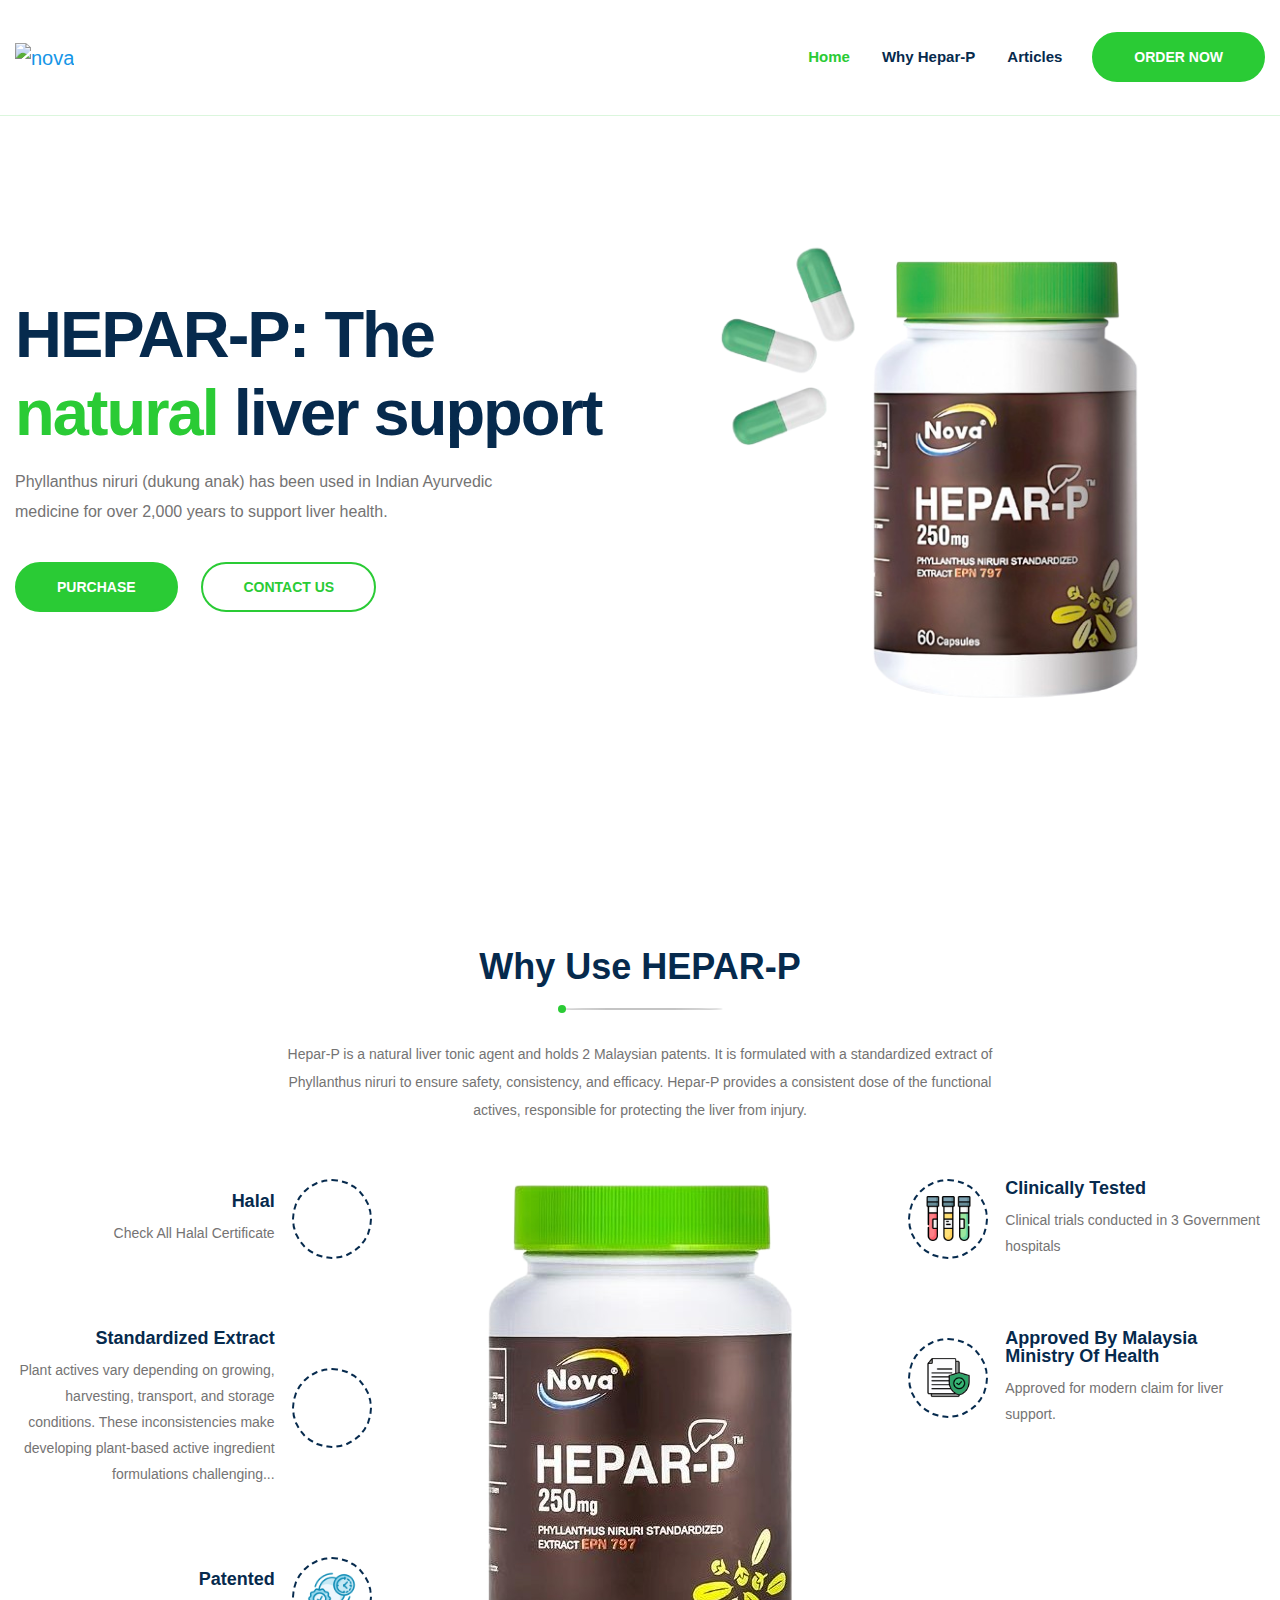
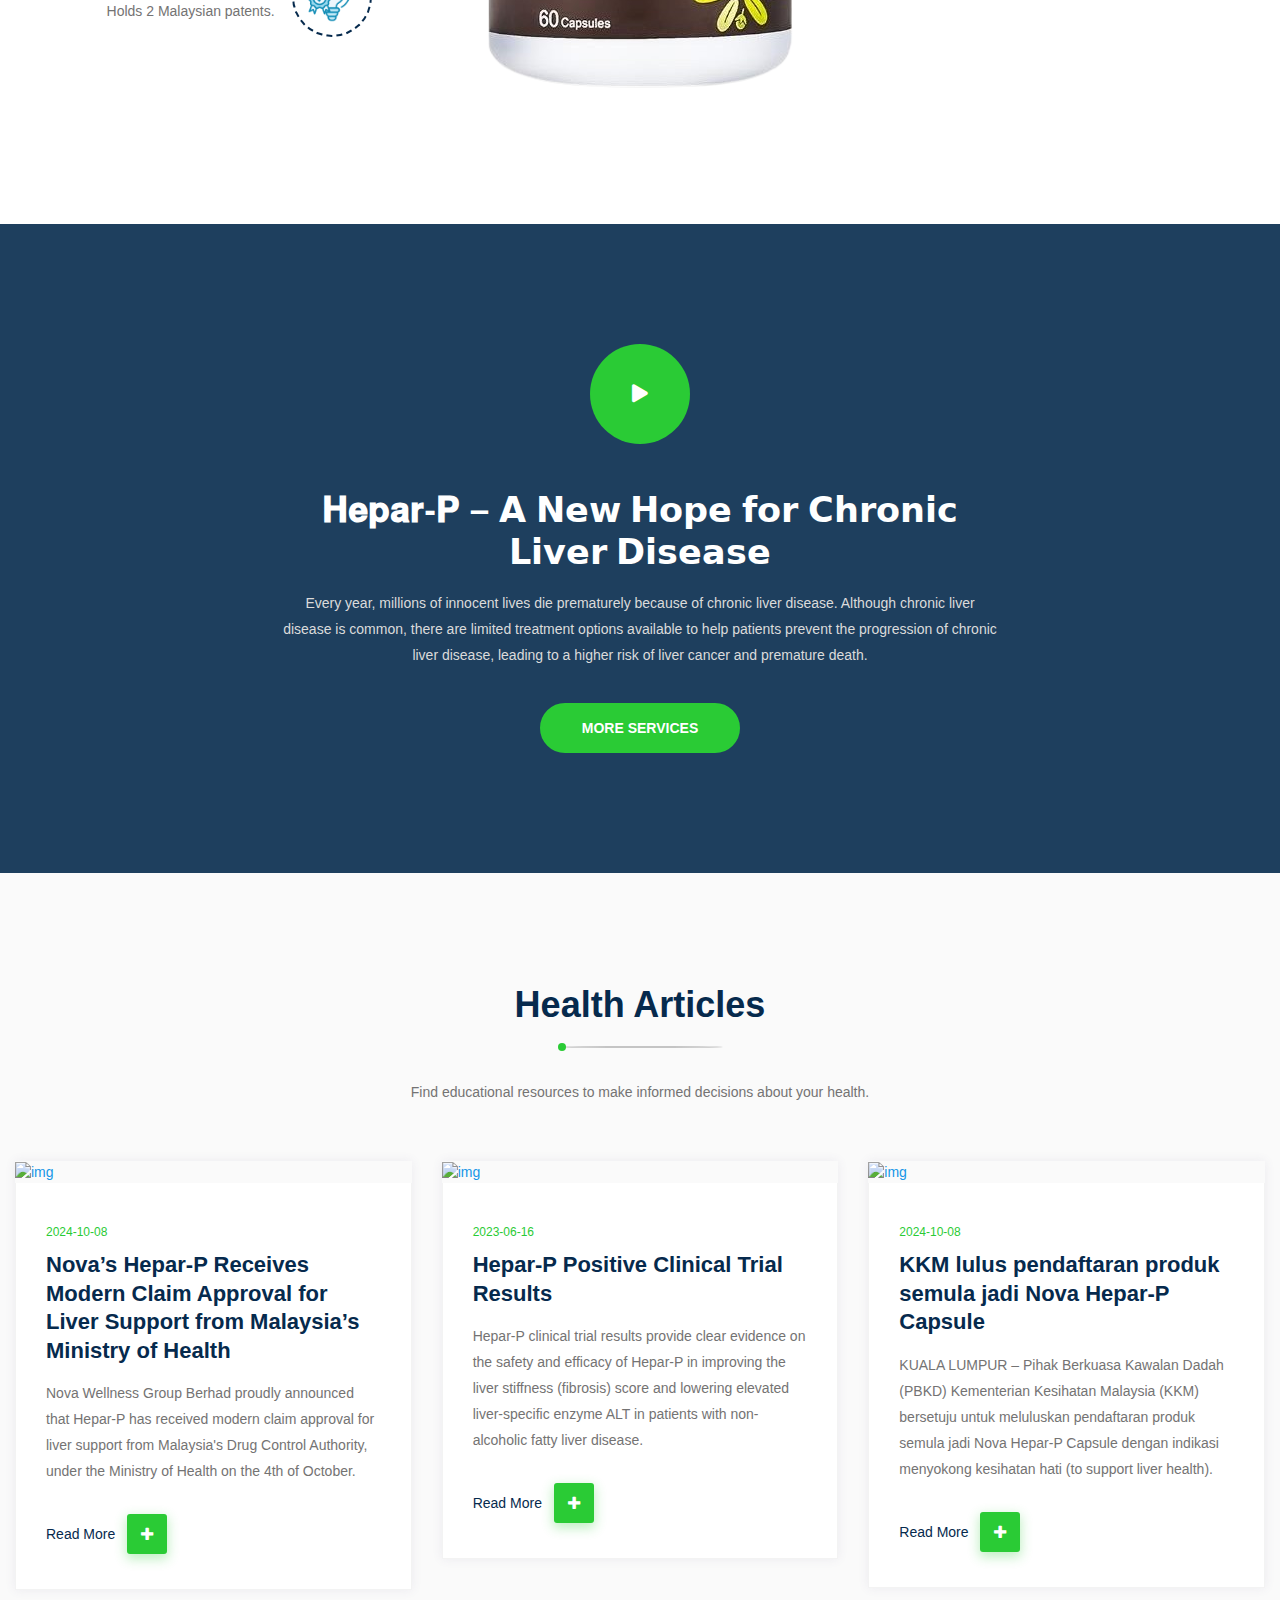
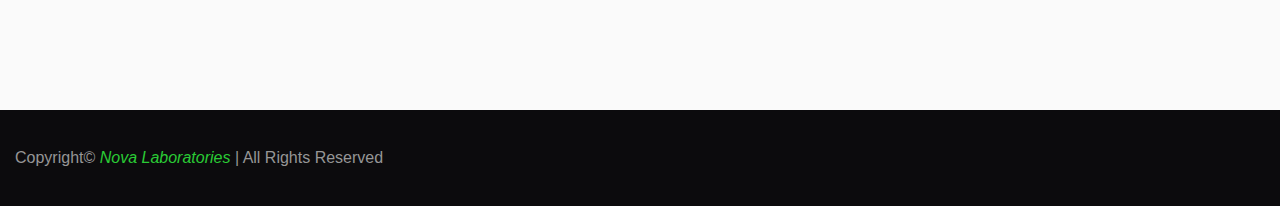
==== commit 4aa7ac73: "funs" ====
--- a/index.html
+++ b/index.html
@@ -112,7 +112,7 @@
                             </div>
                         </div>
                     </div>
-                    <div class="row align-items-center">
+                    <div class="row align-items-center" style="align-items: flex-start !important;">
                         <div class="col-xl-4 col-lg-6 col-md-6">
                             <div class="single-delivery-services mb-70 pr-40 lst-right">
                                 <div class="ds-icon order-0 order-md-2">
@@ -123,7 +123,7 @@
                                     <p><a href="https://www.nova.my/halal-certificate" target="_blank">Check All Halal Certificate</a></p>
                                 </div>
                             </div>
-                            <div class="single-delivery-services mb-70 pr-40">
+                            <div class="single-delivery-services mb-70 pr-40 lst-right">
                                 <div class="ds-icon order-0 order-md-2">
                                     <i class="flaticon-extract"></i>
                                 </div>
@@ -132,13 +132,13 @@
                                     <p>Plant actives vary depending on growing, harvesting, transport, and storage conditions. These inconsistencies make developing plant-based active ingredient formulations challenging...</p>
                                 </div>
                             </div>
-                            <div class="single-delivery-services mb-70 pr-40">
+                            <div class="single-delivery-services mb-70 pr-40 lst-right">
                                 <div class="ds-icon order-0 order-md-2">
-                                    <i class="flaticon-protein"></i>
+                                    <i class="flaticon-patents"></i>
                                 </div>
                                 <div class="ds-content text-center text-sm-left text-md-right">
-                                    <h5>drug interactions</h5>
-                                    <p>Lorem ipsufm dolor site amet mortllis Suppke regio amet mollis</p>
+                                    <h5>Patented</h5>
+                                    <p>Holds 2 Malaysian patents.</p>
                                 </div>
                             </div>
                         </div>
@@ -150,29 +150,20 @@
                         <div class="col-xl-4 col-lg-6 col-md-6">
                             <div class="single-delivery-services mb-70 pl-40">
                                 <div class="ds-icon">
-                                    <i class="flaticon-bee"></i>
+                                    <i class="flaticon-test"></i>
                                 </div>
                                 <div class="ds-content">
-                                    <h5>honey Sweet Energy</h5>
-                                    <p>Lorem ipsufm dolor site amet mortllis Suppke regio amet mollis</p>
+                                    <h5>Clinically tested</h5>
+                                    <p>Clinical trials conducted in 3 Government hospitals</p>
                                 </div>
                             </div>
                             <div class="single-delivery-services mb-70 pl-40">
                                 <div class="ds-icon">
-                                    <i class="flaticon-herbal"></i>
+                                    <i class="flaticon-gov"></i>
                                 </div>
                                 <div class="ds-content">
-                                    <h5>natural ingredients</h5>
-                                    <p>Lorem ipsufm dolor site amet mortllis Suppke regio amet mollis</p>
-                                </div>
-                            </div>
-                            <div class="single-delivery-services mb-70 pl-40">
-                                <div class="ds-icon">
-                                    <i class="flaticon-fishes"></i>
-                                </div>
-                                <div class="ds-content">
-                                    <h5>fishbone diagram</h5>
-                                    <p>Lorem ipsufm dolor site amet mortllis Suppke regio amet mollis</p>
+                                    <h5>Approved by Malaysia Ministry of Health</h5>
+                                    <p>Approved for modern claim for liver support.</p>
                                 </div>
                             </div>
                         </div>
@@ -231,15 +222,15 @@
                         <div class="col-lg-4 col-md-6">
                             <div class="single-blog-post mb-30">
                                 <div class="b-post-thumb">
-                                    <a href="https://www.sinchew.com.my/news/20241008/nation/5979838" target="_blank"><img
+                                    <a href="https://www.nova.my/health-articles-detail?id=28&slug=hepar-p-positive-clinical-trial-results" target="_blank"><img
                                             src="https://portal.nova.my/images/blogs/1687756621e6c21343de19cb5da5932175ce595eaf.jpg"
                                             alt="img"></a>
                                 </div>
                                 <div class="blog-content">
                                     <span>2023-06-16</span>
-                                    <h3><a href="https://www.sinchew.com.my/news/20241008/nation/5979838">Hepar-P Positive Clinical Trial Results</a></h3>
+                                    <h3><a href="https://www.nova.my/health-articles-detail?id=28&slug=hepar-p-positive-clinical-trial-results">Hepar-P Positive Clinical Trial Results</a></h3>
                                     <p>Hepar-P clinical trial results provide clear evidence on the safety and efficacy of Hepar-P in improving the liver stiffness (fibrosis) score and lowering elevated liver-specific enzyme ALT in patients with non-alcoholic fatty liver disease.</p>
-                                    <a href="https://www.sinchew.com.my/news/20241008/nation/5979838">Read More <i
+                                    <a href="https://www.nova.my/health-articles-detail?id=28&slug=hepar-p-positive-clinical-trial-results">Read More <i
                                             class="fas fa-plus"></i></a>
                                 </div>
                             </div>
--- a/asst/css/flaticon.css
+++ b/asst/css/flaticon.css
@@ -65,4 +65,52 @@
     background-size: contain;
     background-repeat: no-repeat;
     vertical-align: middle;
+}
+
+.flaticon-patents{
+  display: inline-flex !important; /* 使用 flex 布局，以便内容和图标可以居中 */
+  align-items: center!important;  /* 垂直居中内容 */
+  justify-content: center!important;
+}
+.flaticon-patents::before{
+  content: "";
+    display: inline-block;
+    width: 70%;
+    height: 70%;
+  background-image: url('../image/patents.png');
+    background-size: contain;
+    background-repeat: no-repeat;
+    vertical-align: middle;
+}
+
+
+.flaticon-test{
+  display: inline-flex !important; /* 使用 flex 布局，以便内容和图标可以居中 */
+  align-items: center!important;  /* 垂直居中内容 */
+  justify-content: center!important;
+}
+.flaticon-test::before{
+  content: "";
+    display: inline-block;
+    width: 60%;
+    height: 60%;
+  background-image: url('../image/sample.png');
+    background-size: contain;
+    background-repeat: no-repeat;
+    vertical-align: middle;
+}
+.flaticon-gov{
+  display: inline-flex !important; /* 使用 flex 布局，以便内容和图标可以居中 */
+  align-items: center!important;  /* 垂直居中内容 */
+  justify-content: center!important;
+}
+.flaticon-gov::before{
+  content: "";
+    display: inline-block;
+    width: 60%;
+    height: 60%;
+  background-image: url('../image/governance.png');
+    background-size: contain;
+    background-repeat: no-repeat;
+    vertical-align: middle;
 }--- a/asst/css/style2.css
+++ b/asst/css/style2.css
@@ -777,7 +777,7 @@
 .d-services-img::before {
 	content: "";
 	position: absolute;
-	background-image: url(../image/ellips_shape.png);
+	/* background-image: url(../image/ellips_shape.png); */
 	width: 578px;
 	height: 578px;
 	background-repeat: no-repeat;
@@ -788,7 +788,7 @@
 .d-services-img::after {
 	content: "";
 	position: absolute;
-	background-image: url(../image/services_shape.png);
+	/* background-image: url(../image/services_shape.png); */
 	width: 709px;
 	height: 585px;
 	background-repeat: no-repeat;
@@ -817,7 +817,7 @@
 
 /* 6. Video */
 .video-bg {
-	background-image: url(../image/video_bg.png);
+	/* background-image: url(../image/video_bg.png); */
 	overflow: hidden;
 	background-position: center;
 	background-size: cover;
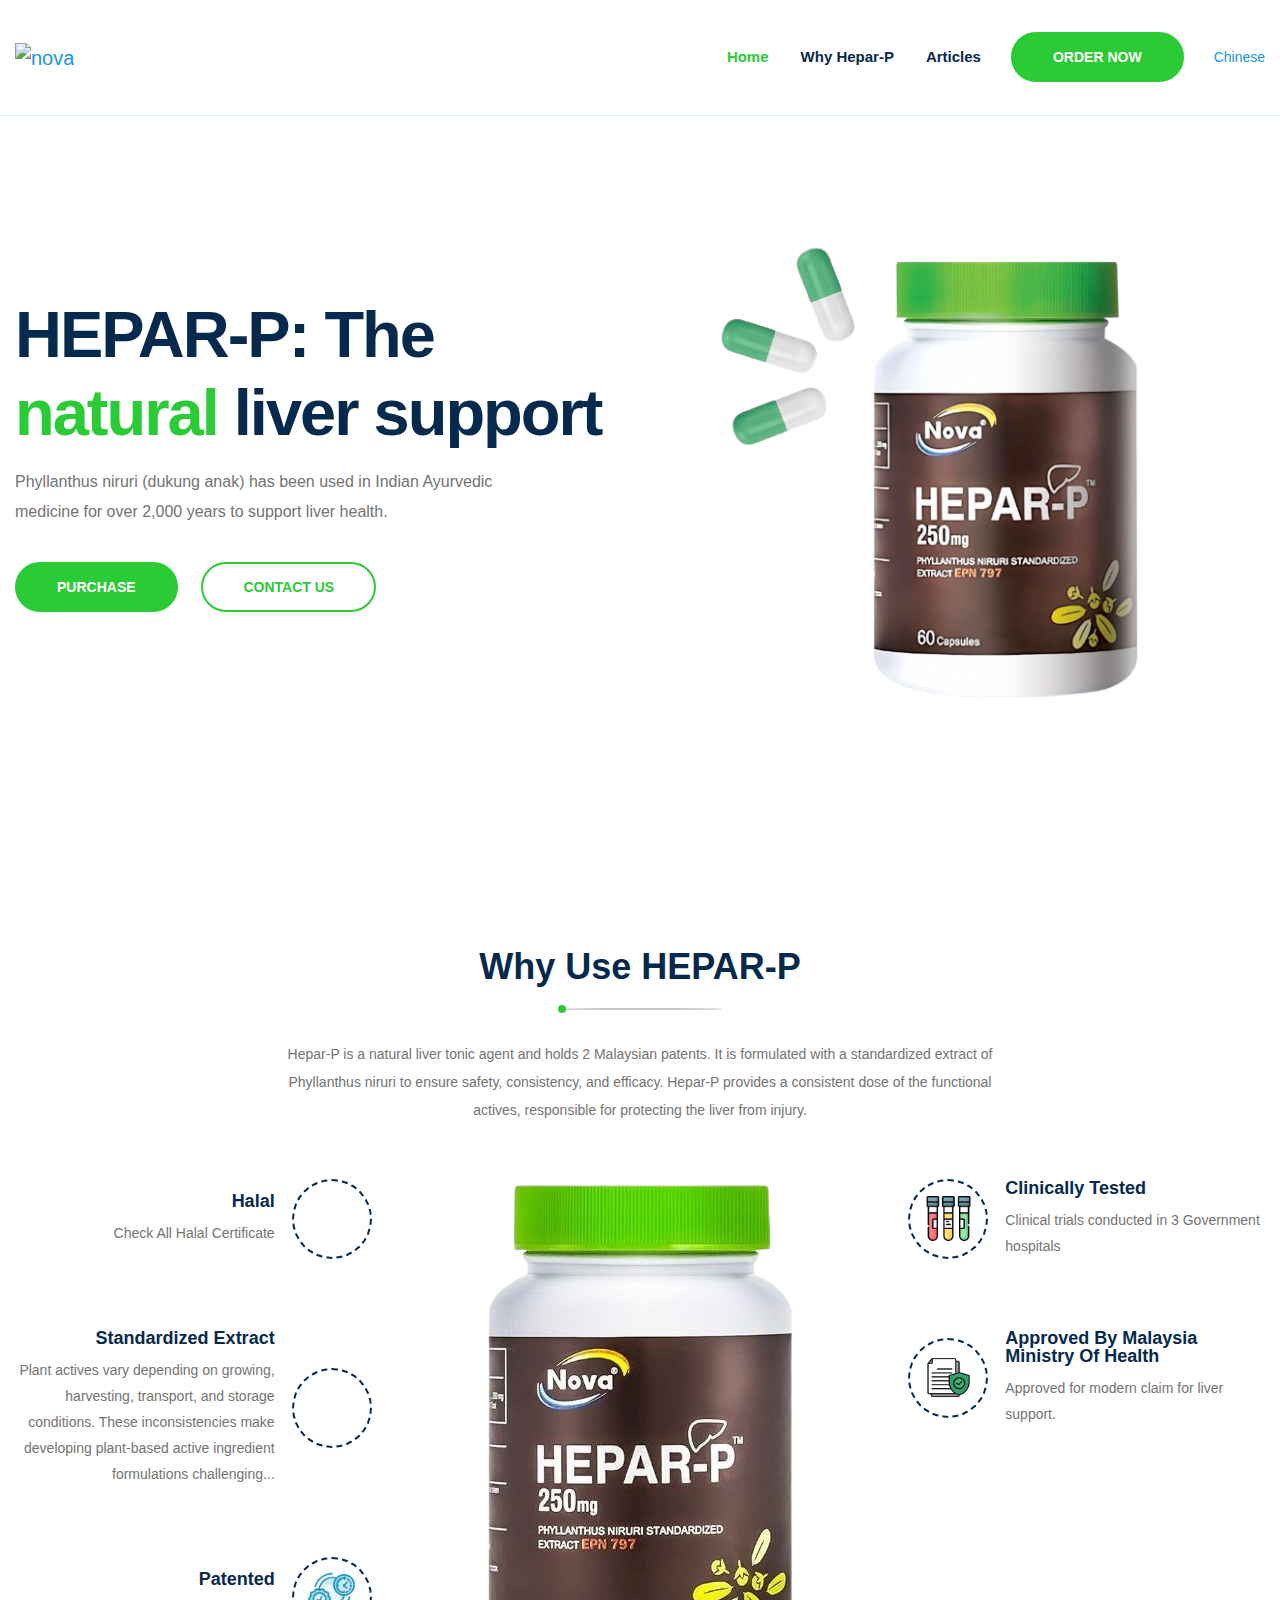
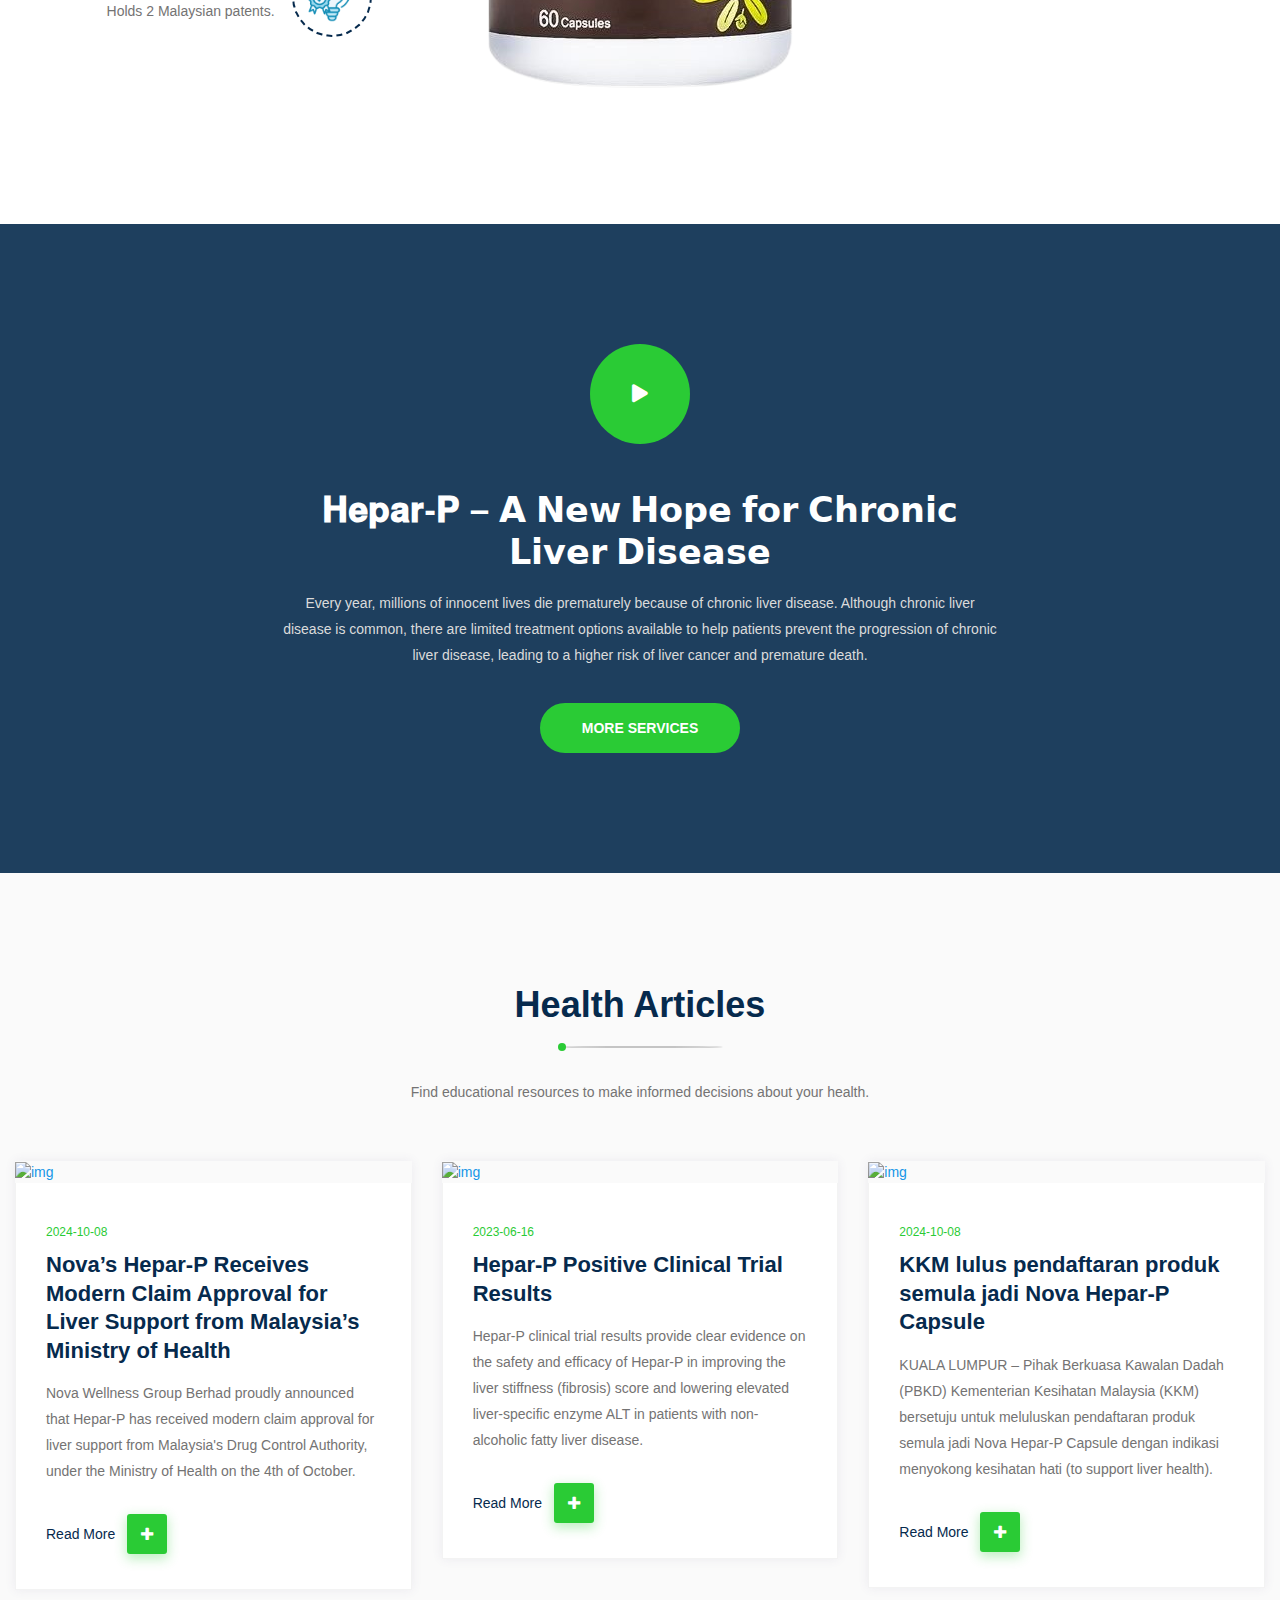
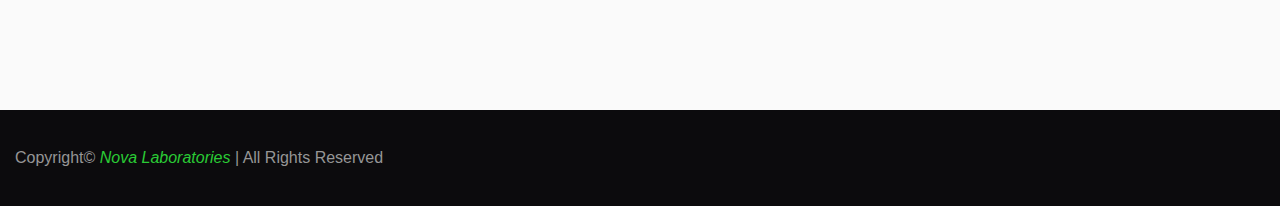
==== commit b718147f: "chinses page" ====
--- a/index.html
+++ b/index.html
@@ -57,6 +57,9 @@
                                         <a href="https://www.nova.my/products?keyword=heparp" class="btn">order
                                             now</a>
                                     </div>
+                                    <div class="header-btn">
+                                        <a href="index-cn.html" class="">Chinese</a>
+                                    </div>
                                 </nav>
                             </div>
                         </div>
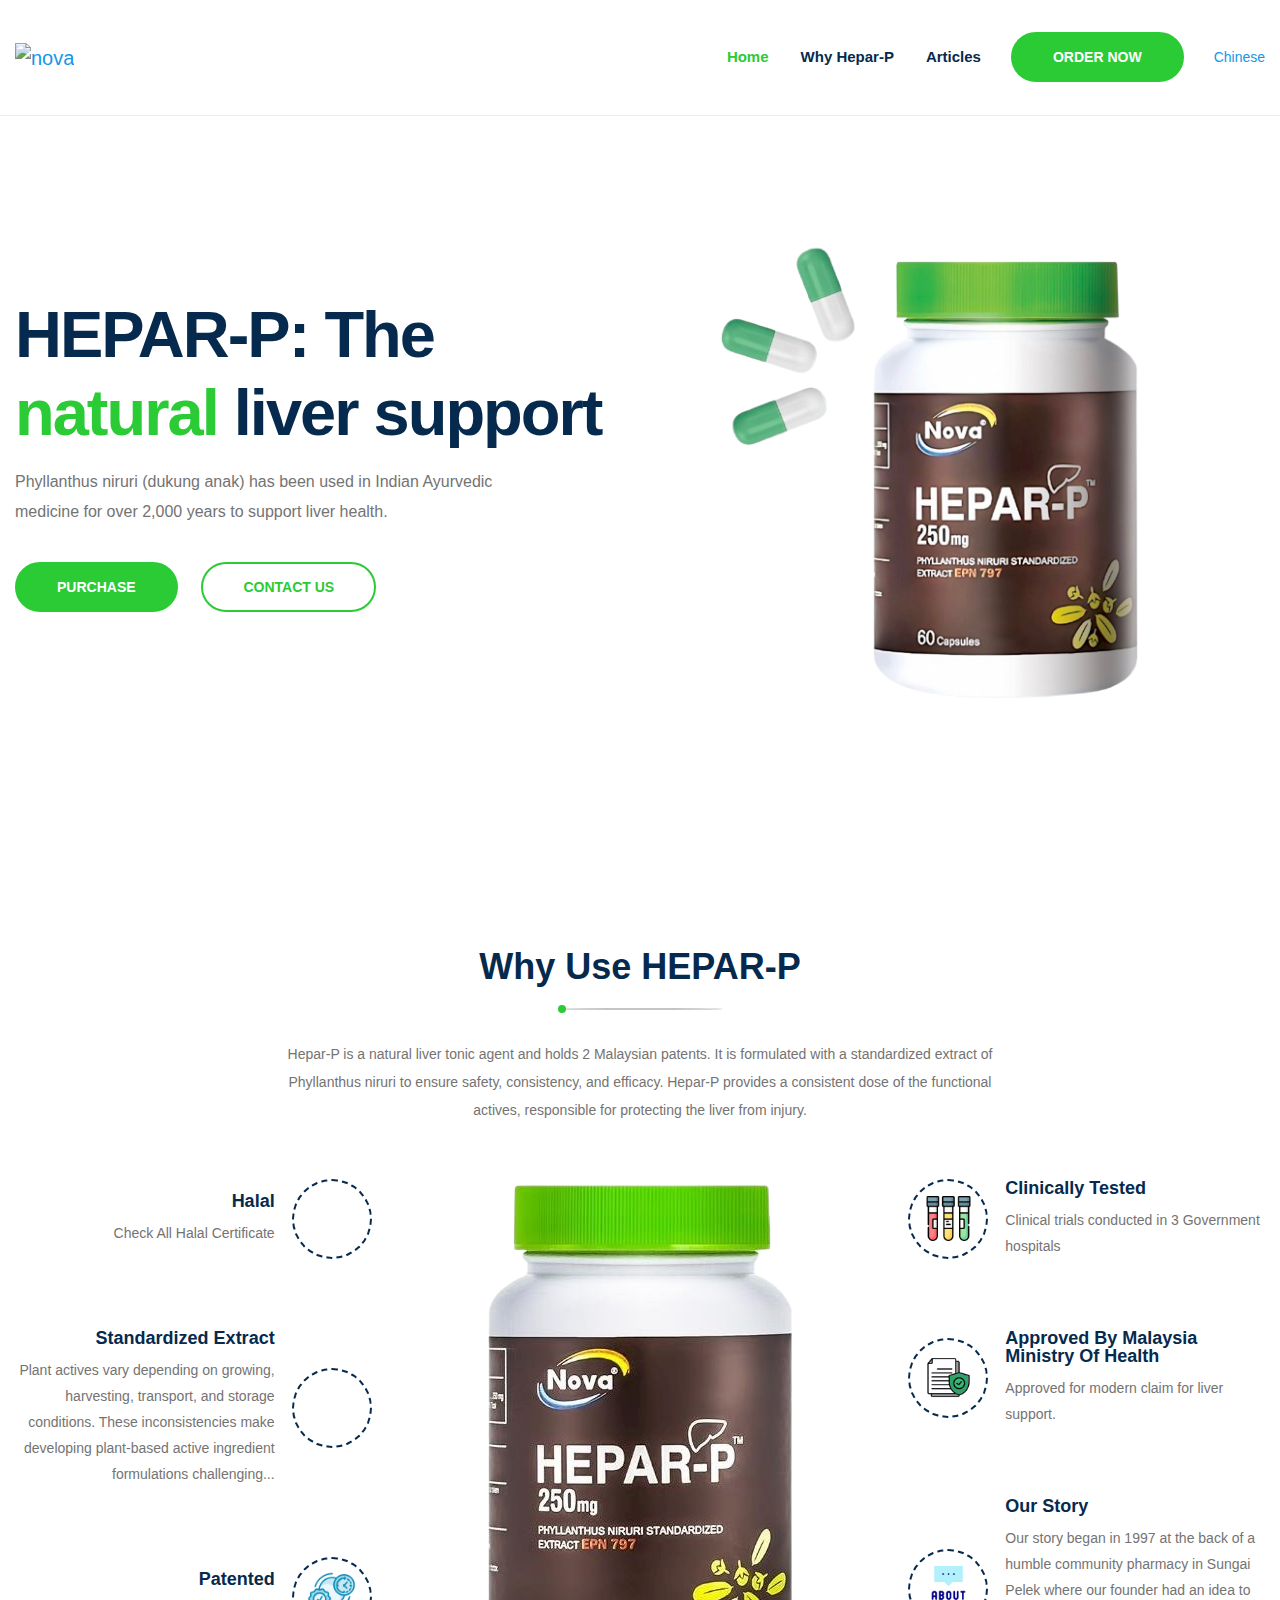
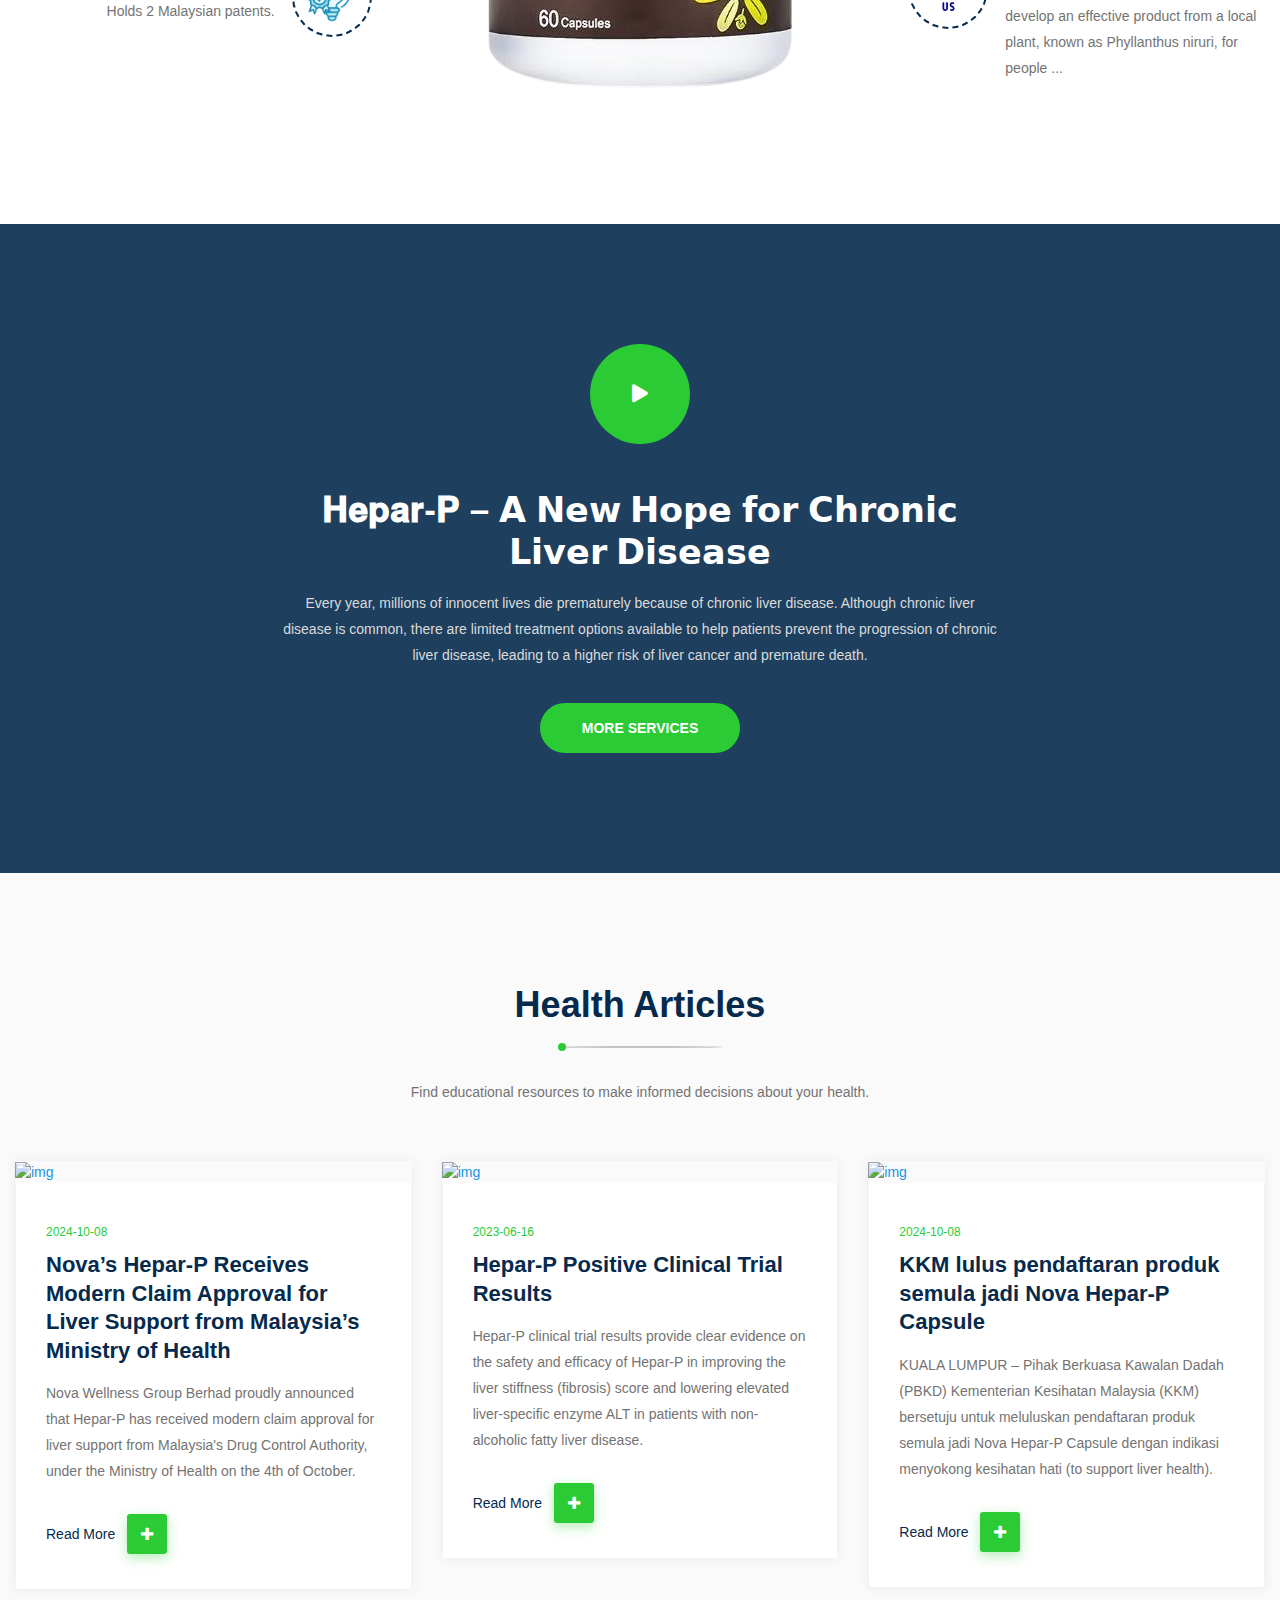
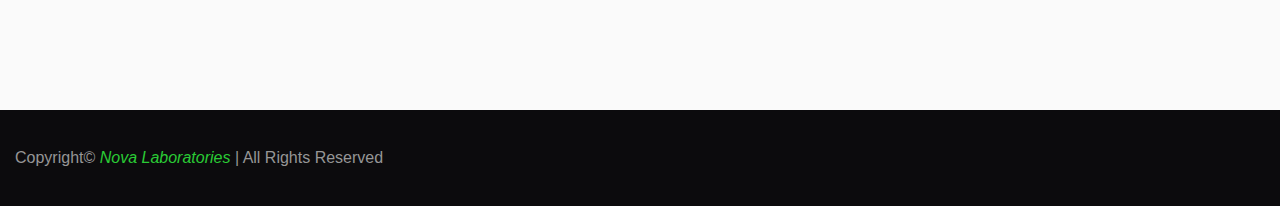
==== commit cf04d9c0: "about" ====
--- a/index.html
+++ b/index.html
@@ -169,6 +169,15 @@
                                     <p>Approved for modern claim for liver support.</p>
                                 </div>
                             </div>
+                            <div class="single-delivery-services mb-70 pl-40">
+                                <div class="ds-icon">
+                                    <i class="flaticon-about"></i>
+                                </div>
+                                <div class="ds-content">
+                                    <h5><a href="https://www.nova.my/about" target="_blank">Our story </a></h5>
+                                    <p><a style="display: block !important;color: #747373;" href="https://www.nova.my/about" target="_blank">Our story began in 1997 at the back of a humble community pharmacy in Sungai Pelek where our founder had an idea to develop an effective product from a local plant, known as Phyllanthus niruri, for people ...</a></p>
+                                </div>
+                            </div>
                         </div>
                     </div>
                 </div>
--- a/asst/css/flaticon.css
+++ b/asst/css/flaticon.css
@@ -113,4 +113,20 @@
     background-size: contain;
     background-repeat: no-repeat;
     vertical-align: middle;
+}
+
+.flaticon-about{
+  display: inline-flex !important; /* 使用 flex 布局，以便内容和图标可以居中 */
+  align-items: center!important;  /* 垂直居中内容 */
+  justify-content: center!important;
+}
+.flaticon-about::before{
+  content: "";
+    display: inline-block;
+    width: 60%;
+    height: 60%;
+  background-image: url('../image/about-us.png');
+    background-size: contain;
+    background-repeat: no-repeat;
+    vertical-align: middle;
 }